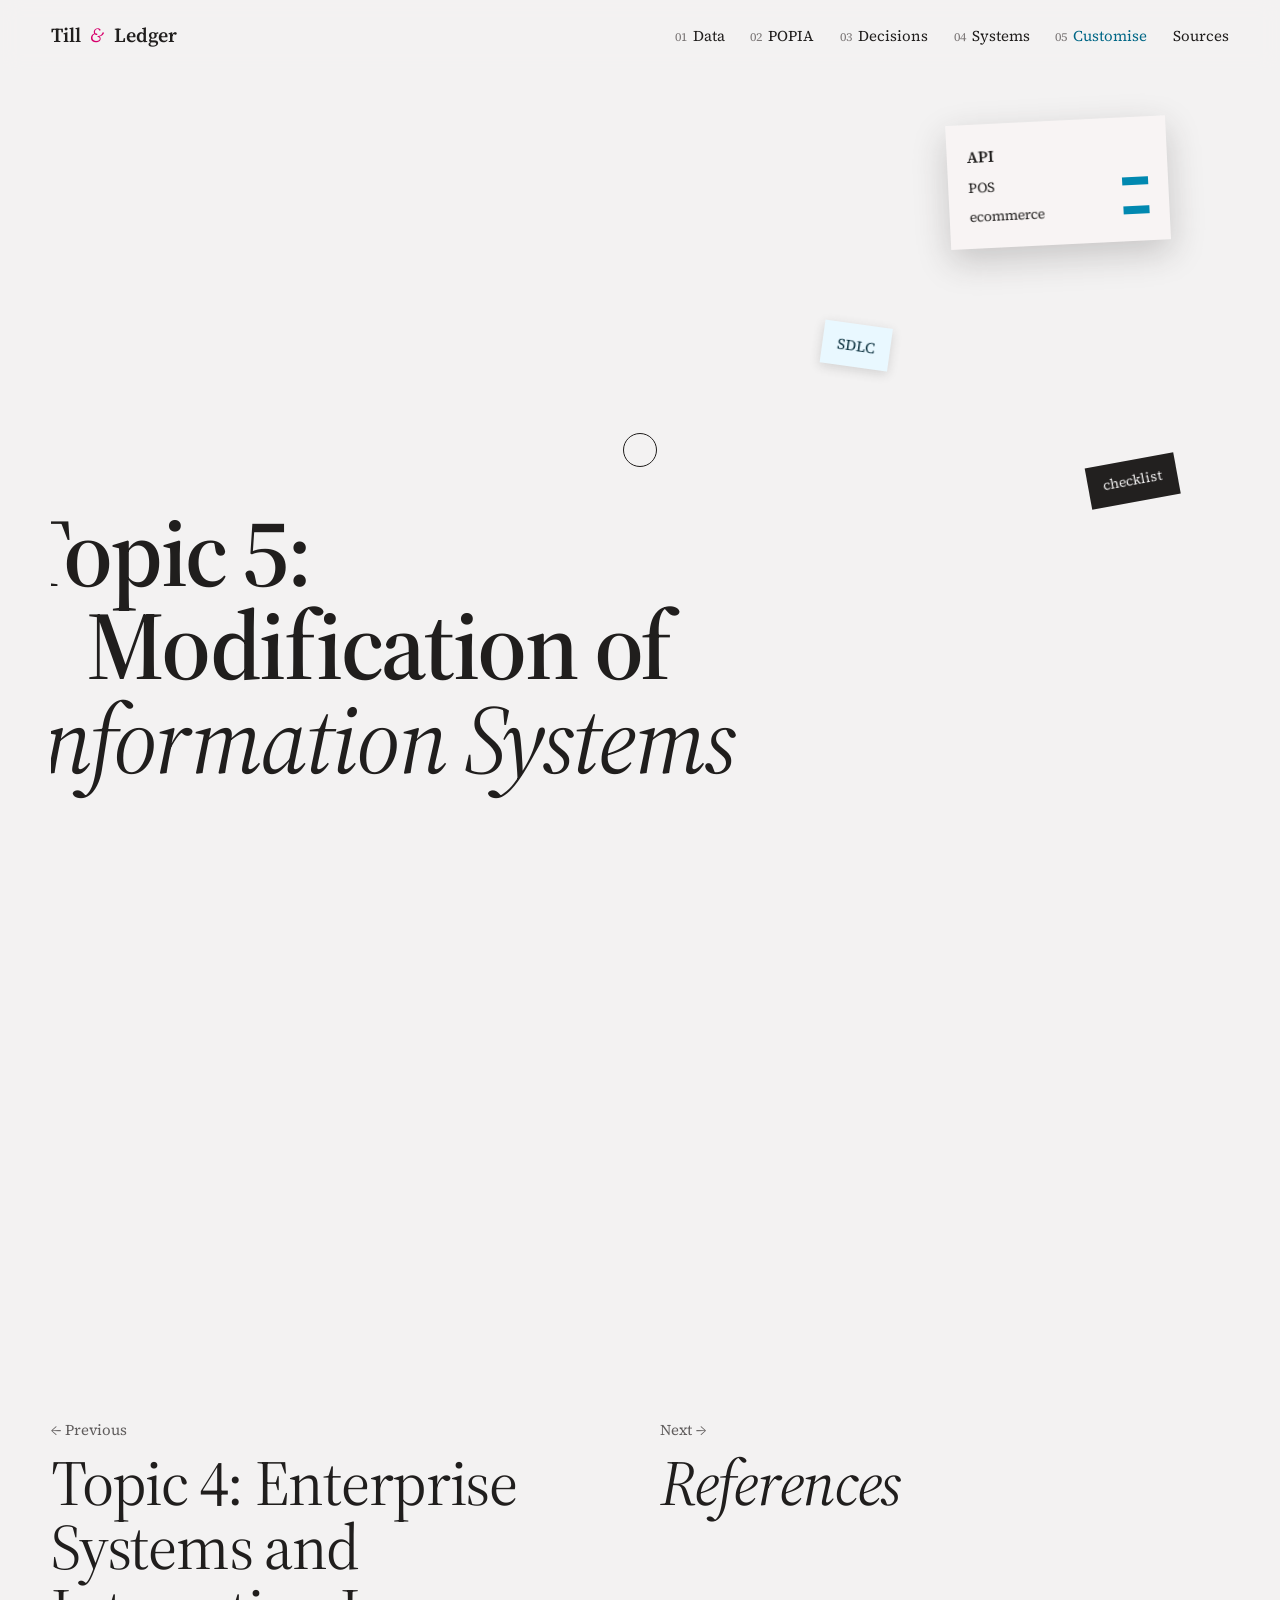
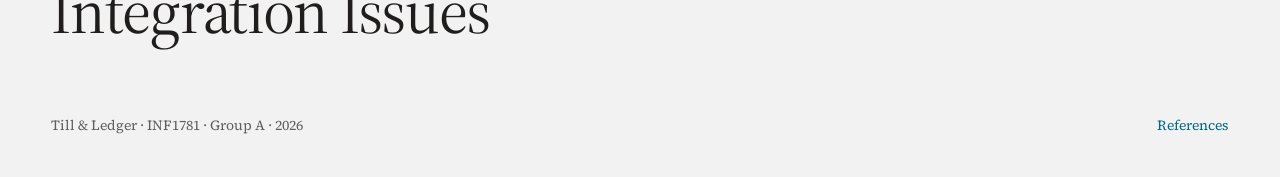
==== Customise.html @ 56c62fa7 "Add the Till & Ledger site: seven pages from the Group A rationale Each page takes its layout and sc" ====
<!DOCTYPE html>
<html lang="en">
<head>
<meta charset="utf-8">
<meta name="viewport" content="width=device-width, initial-scale=1">
<title>Topic 5: Modification of Information Systems · Till &amp; Ledger</title>
<meta name="description" content="To make the process of adapting their systems easier for the owners, this topic was organized according to the System Development Life Cycle (SDLC).">
<script>document.documentElement.classList.add('js');</script>
<link rel="icon" href="data:,">
<link rel="stylesheet" href="assets/broadsheet.css">
<link rel="stylesheet" href="assets/site.css">
<link rel="stylesheet" href="assets/customise.css">
</head>
<body>
<div class="page" data-page>

<nav class="site-nav" aria-label="Main">
  <a class="brand" href="Till and Ledger.html">Till <span>&amp;</span> Ledger</a>
  <div class="links">
    <a href="Data.html"><small>01</small>Data</a>
    <a href="POPIA.html"><small>02</small>POPIA</a>
    <a href="Decisions.html"><small>03</small>Decisions</a>
    <a href="Systems.html"><small>04</small>Systems</a>
    <a href="Customise.html" aria-current="page"><small>05</small>Customise</a>
    <a href="Sources.html">Sources</a>
  </div>
</nav>

<main>
<header class="hero custom-hero gutter">
  <div class="float panel" aria-hidden="true" data-depth="0.7" data-rot="-5" data-speed="0.3" style="--top:16vh;right:9vw">
    <b>API</b>
    <span>POS</span>
    <span>ecommerce</span>
  </div>
  <div class="float soft" aria-hidden="true" data-depth="1.3" data-rot="7" data-speed="0.6" style="--top:44vh;right:30vw">SDLC</div>
  <div class="float dark" aria-hidden="true" data-depth="1.8" data-rot="-8" data-speed="0.9" style="--top:64vh;right:8vw">checklist</div>
  <h1>
    <span class="mask"><span data-line="0">Topic 5:</span></span>
    <span class="mask"><span data-line="1">Modification of</span></span>
    <span class="mask"><span data-line="2" class="it">Information Systems</span></span>
  </h1>
</header>

<section class="pedagogy gutter" aria-labelledby="pedagogy-h">
  <div class="section-head" data-reveal="1">
    <h2 id="pedagogy-h">Design and Pedagogy <span class="it">of Reasoning</span></h2>
    <p>It is quite common for small businesses to fall into the trap of over-customizing an existing but inflexible software package or trying to develop a completely customized software solution on their own.</p>
  </div>
  <div class="card elev-lg sdlc" data-reveal="1">
    <p>To make the process of adapting their systems easier for the owners, this topic was organized according to the System Development Life Cycle (SDLC).</p>
    <p class="pull">Through the discussion of an API-based checklist, retail managers are shown how they can customize the existing POS and ecommerce platforms to match their own processes.</p>
  </div>
</section>
</main>

<footer class="site-footer">
  <div class="pager">
    <a href="Systems.html"><span class="dir">← Previous</span><span class="label">Topic 4: Enterprise Systems and Integration Issues</span></a>
    <a class="next" href="Sources.html"><span class="dir">Next →</span><span class="label">References</span></a>
  </div>
  <div class="colophon">
    <span>Till &amp; Ledger · INF1781 · Group A · 2026</span>
    <a href="Sources.html">References</a>
  </div>
</footer>

</div>

<script src="assets/motion.js"></script>
<script src="assets/customise.js"></script>
</body>
</html>
---- assets/broadsheet.css ----
/* Broadsheet design-system tokens and component classes.
   Copied from the Claude Design project (_ds/broadsheet-…/styles.css) with the
   long review notes cut. Retune the look here. */
@import url('https://fonts.googleapis.com/css2?family=Source+Serif+4:ital,wght@0,400;0,600;1,400&display=swap');

:root {
  --color-bg: #f3f2f2;
  --color-surface: #eae9e9;
  --color-text: #201e1d;
  --color-accent: #0088b0;
  --color-accent-2: #d6006c;
  --color-divider: color-mix(in srgb, #201e1d 16%, transparent);

  /* Tonal ramps, generated in OKLCH on one shared lightness scale, so the
     same step of any role matches the others in visual value. */
  --color-neutral-100: #f8f4f4;
  --color-neutral-200: #eae7e7;
  --color-neutral-300: #d7d3d3;
  --color-neutral-400: #bab6b6;
  --color-neutral-500: #9b9797;
  --color-neutral-600: #7d7979;
  --color-neutral-700: #605d5d;
  --color-neutral-800: #444141;
  --color-neutral-900: #2d2b2b;

  --color-accent-100: #e9f8ff;
  --color-accent-200: #cbeeff;
  --color-accent-300: #99e0ff;
  --color-accent-400: #62c5ee;
  --color-accent-500: #38a6cf;
  --color-accent-600: #1186ac;
  --color-accent-700: #006786;
  --color-accent-800: #004961;
  --color-accent-900: #0a303e;

  --color-accent-2-100: #fff1f4;
  --color-accent-2-200: #ffdee6;
  --color-accent-2-300: #ffc0d0;
  --color-accent-2-400: #ff90b1;
  --color-accent-2-500: #ff458e;
  --color-accent-2-600: #d82071;
  --color-accent-2-700: #aa0b56;
  --color-accent-2-800: #790e3d;
  --color-accent-2-900: #4b1528;

  /* Print-treatment ink only. Body copy and chrome never take it. */
  --color-process-yellow: #edbb00;

  --font-heading: "Source Serif 4", system-ui, sans-serif;
  --font-heading-weight: 600;
  --font-body: "Source Serif 4", system-ui, sans-serif;

  --space-1: 5.0px;
  --space-2: 10.0px;
  --space-3: 15.0px;
  --space-4: 20.0px;
  --space-6: 30.0px;
  --space-8: 40.0px;

  --radius-sm: 1px;
  --radius-md: 2px;
  --radius-lg: 4px;

  --shadow-sm: 0 1px 2px color-mix(in srgb, #2d2b2b 14%, transparent);
  --shadow-md: 0 3px 10px color-mix(in srgb, #2d2b2b 16%, transparent);
  --shadow-lg: 0 12px 32px color-mix(in srgb, #2d2b2b 22%, transparent);
}

body {
  background: var(--color-bg);
  color: var(--color-text);
  font-family: var(--font-body);
}
h1, h2, h3, h4 { font-family: var(--font-heading); font-weight: var(--font-heading-weight); }

.halftone{position:relative;filter:grayscale(0.35) contrast(1.15);overflow:hidden}
.halftone::after{content:"";position:absolute;inset:0;pointer-events:none;
  background-image:radial-gradient(circle,rgba(0,0,0,0.22) 30%,transparent 32%);
  background-size:3px 3px;mix-blend-mode:multiply}

/* Plate numeral and plate headline: display text set as misregistered
   C/M/Y plates. --press-nx/--press-ny (-1..1) lean the plates toward the
   pointer; motion.js publishes them on the page root. */
.cmyk-num{--cmyk-num-ground:var(--color-bg);
  position:relative;width:fit-content;line-height:0.9;
  font-feature-settings:"pnum" 1;
  background:var(--cmyk-num-ground);padding:0.12em;margin:-0.12em}
.cmyk-num .paper{color:var(--color-bg);
  text-shadow:0.036em 0.025em 0 var(--color-bg),-0.031em -0.023em 0 var(--color-bg)}
.cmyk-num .plate{position:absolute;inset:0.12em;mix-blend-mode:multiply;
  text-box:trim-both cap alphabetic}
.cmyk-num .plate-c{color:var(--color-accent)}
.cmyk-head{position:relative}
.cmyk-head .paper{color:var(--color-bg);
  text-shadow:0.027em 0.0185em 0 var(--color-bg),-0.0245em -0.0175em 0 var(--color-bg)}
.cmyk-head .plate{position:absolute;inset:0;mix-blend-mode:multiply;
  pointer-events:none;user-select:none;
  text-box:trim-both cap alphabetic}
.cmyk-head .plate-c{color:var(--color-accent)}
.cmyk-head .plate-m{color:var(--color-accent-2);
  translate:calc(0.018em + 0.009em*var(--press-nx, 0)) calc(0.0125em + 0.006em*var(--press-ny, 0))}
.cmyk-head .plate-y{color:var(--color-process-yellow);
  translate:calc(-0.0155em + 0.009em*var(--press-nx, 0)) calc(-0.0115em + 0.006em*var(--press-ny, 0))}
.cmyk-num .plate-m{color:var(--color-accent-2);
  translate:calc(0.036em + 0.018em*var(--press-nx, 0)) calc(0.025em + 0.0125em*var(--press-ny, 0))}
.cmyk-num .plate-y{color:var(--color-process-yellow);
  translate:calc(-0.031em + 0.018em*var(--press-nx, 0)) calc(-0.023em + 0.0125em*var(--press-ny, 0))}

/* Components */

*, *::before, *::after { box-sizing: border-box; }
body { margin: 0; font-size: 15px; line-height: 1.55; font-weight: 400; }
h1, h2, h3, h4, h5, h6 {
  font-family: var(--font-heading); font-weight: var(--font-heading-weight);
  line-height: 1.12; letter-spacing: -0.015em; margin: 0 0 var(--space-2);
}
h1 { font-size: 42px; }
h2 { font-size: 32px; }
h3 { font-size: 25px; }
h4 { font-size: 20px; }
h5 { font-size: 16px; }
h6 { font-size: 13px; }
h6 { letter-spacing: 0.08em; text-transform: uppercase; }
p { margin: 0 0 var(--space-3); }
a { color: var(--color-accent); text-underline-offset: 3px; }
img { display: block; max-width: 100%; }
figure { margin: 0; }
figcaption {
  font-size: 11px; margin-top: var(--space-1);
  color: color-mix(in srgb, var(--color-text) 55%, transparent);
}
.text-muted { color: color-mix(in srgb, var(--color-text) 55%, transparent); }
:focus { outline: none; }
:focus-visible { outline: 2px solid var(--color-accent); outline-offset: 2px; }
::selection { background: color-mix(in srgb, var(--color-accent) 30%, transparent); }

.hr {
  height: 1px; border: 0; margin: var(--space-4) 0;
  background: var(--color-divider);
}

.btn {
  display: inline-flex; align-items: center; justify-content: center; gap: 6px;
  cursor: pointer; text-decoration: none;
  font-family: var(--font-heading); font-weight: var(--font-heading-weight);
  font-size: 14px; line-height: 1.2; color: var(--color-text);
  background: transparent; border: 1px solid transparent;
  padding: var(--space-2) calc(var(--space-3) * 1.2);
  border-radius: var(--radius-md);
}
.btn svg { display: block; }
.btn:disabled { opacity: 0.45; cursor: not-allowed; }
.btn-primary { background: var(--color-accent); color: var(--color-bg); }
.btn-primary:hover { background: var(--color-accent-600); }
.btn-primary:active { background: var(--color-accent-700); }
.btn-secondary { border-color: var(--color-divider); }
.btn-secondary:hover { background: color-mix(in srgb, var(--color-text) 7%, transparent); }
.btn-secondary:active { background: color-mix(in srgb, var(--color-text) 14%, transparent); }
.btn-ghost { color: var(--color-accent); padding-inline: var(--space-1); }
.btn-ghost:hover { background: color-mix(in srgb, var(--color-accent) 10%, transparent); }
.btn-ghost:active { background: color-mix(in srgb, var(--color-accent) 18%, transparent); }
.btn-icon { width: 36px; height: 36px; padding: 0; }
.btn-block { width: 100%; margin-top: var(--space-2); }

.field > label {
  display: block; font-size: 12px; margin-bottom: 5px;
  color: color-mix(in srgb, var(--color-text) 70%, transparent);
}
.input {
  width: 100%; min-height: 36px; padding: 6px 10px; font: inherit;
  font-size: 14px; color: var(--color-text); caret-color: var(--color-accent);
  background: var(--color-surface);
  border: 1px solid var(--color-divider); border-radius: var(--radius-md);
}
/* 65% ink measures 4.8:1 on the surface fill; the browser default misses 4.5:1 */
.input::placeholder { color: color-mix(in srgb, var(--color-text) 65%, transparent); opacity: 1; }
.input:hover { border-color: color-mix(in srgb, var(--color-text) 45%, transparent); }
.input:focus-visible { border-color: var(--color-accent); outline-offset: 0; }
textarea.input { min-height: 90px; resize: vertical; }
.radio { display: inline-flex; align-items: center; gap: 8px; cursor: pointer; font-size: 14px; }
.radio input, .seg-opt input {
  position: absolute; opacity: 0; width: 0; height: 0; pointer-events: none;
}
.radio .dot {
  width: 16px; height: 16px; flex: none; border-radius: 50%;
  border: 1.5px solid var(--color-divider);
}
.radio:hover .dot { border-color: var(--color-accent); }
.radio input:checked + .dot {
  border-color: var(--color-accent); background: var(--color-accent);
  box-shadow: inset 0 0 0 4px var(--color-bg);
}
.radio input:focus-visible + .dot { outline: 2px solid var(--color-accent); outline-offset: 2px; }
.seg {
  display: inline-flex; overflow: hidden;
  border: 1px solid var(--color-divider); border-radius: var(--radius-md);
}
.seg-opt {
  display: inline-flex; align-items: center; gap: 6px;
  padding: 7px 12px; font-size: 13px; cursor: pointer;
}
.seg-opt + .seg-opt { border-left: 1px solid var(--color-divider); }
.seg-opt:has(input:checked) { background: var(--color-accent); color: var(--color-bg); }
.seg-opt:not(:has(input:checked)):hover { background: color-mix(in srgb, var(--color-text) 7%, transparent); }
.seg-opt:has(input:focus-visible) { outline: 2px solid var(--color-accent); outline-offset: -2px; }

.card {
  display: flex; flex-direction: column; gap: var(--space-2);
  padding: var(--space-3); border-radius: var(--radius-md); background: var(--color-surface);
}
.card-kicker { font-size: 10px; letter-spacing: 0.1em; text-transform: uppercase; color: var(--color-accent); }
.card-title {
  font-family: var(--font-heading); font-weight: var(--font-heading-weight);
  font-size: 17px; line-height: 1.2;
}
.card-body { margin: 0; font-size: 13px; opacity: 0.8; flex: 1; }
.card-meta {
  display: flex; align-items: center; gap: 6px; font-size: 11px;
  color: color-mix(in srgb, var(--color-text) 50%, transparent);
}
.elev-sm { box-shadow: var(--shadow-sm); }
.elev-md { box-shadow: var(--shadow-md); }
.elev-lg { box-shadow: var(--shadow-lg); }

.tag {
  display: inline-flex; align-items: center; font-size: 11px;
  letter-spacing: 0.02em; padding: 3px 10px;
  border-radius: calc(var(--radius-md) * 0.75);
}
.tag-accent { background: var(--color-accent-100); color: var(--color-accent-800); }
.tag-accent-2 { background: var(--color-accent-2-100); color: var(--color-accent-2-800); }
.tag-neutral { background: var(--color-neutral-100); color: var(--color-neutral-800); }
.tag-outline { border: 1px solid var(--color-accent); color: var(--color-accent); }

.nav {
  display: flex; align-items: center; gap: var(--space-4);
  padding: var(--space-3) var(--space-4);
  border-bottom: none;
}
.nav-brand {
  font-family: var(--font-heading); font-weight: var(--font-heading-weight);
  font-size: 18px; margin-right: auto;
}
.nav a { color: inherit; text-decoration: none; font-size: 14px; }
.nav a:hover, .nav a[aria-current='page'] { color: var(--color-accent); }

.table { width: 100%; border-collapse: collapse; font-size: 14px; }
.table th {
  text-align: left; font-size: 11px; letter-spacing: 0.08em; text-transform: uppercase;
  color: color-mix(in srgb, var(--color-text) 60%, transparent);
  padding: var(--space-2); border-bottom: 1px solid var(--color-divider);
}
.table td {
  padding: var(--space-2);
  border-bottom: 1px solid color-mix(in srgb, var(--color-text) 8%, transparent);
}
.table tbody tr:hover { background: color-mix(in srgb, var(--color-text) 4%, transparent); }

.dialog-backdrop {
  position: fixed; inset: 0; display: grid; place-items: center;
  padding: var(--space-4);
  background: color-mix(in srgb, var(--color-neutral-900) 50%, transparent);
}
.dialog {
  width: min(440px, 100%); display: flex; flex-direction: column; gap: var(--space-3);
  padding: var(--space-4); border-radius: var(--radius-lg);
  background: var(--color-surface); box-shadow: var(--shadow-lg);
}
.dialog-title {
  font-family: var(--font-heading); font-weight: var(--font-heading-weight);
  font-size: 20px;
}
.dialog-body { font-size: 14px; opacity: 0.85; }
.dialog-actions { display: flex; justify-content: flex-end; gap: var(--space-2); margin-top: var(--space-2); }
---- assets/site.css ----
/* Till & Ledger: layout shared by every page (nav, footer, hero, section heads).
   Values come from the Claude Design templates; tokens live in broadsheet.css.
   Page-only styles go in assets/<page>.css. */

body { margin: 0; background: var(--color-bg); color: var(--color-text); font-family: var(--font-body); overflow-x: hidden; }
a { color: var(--color-accent-700); text-decoration: none; }
a:hover { color: var(--color-accent-800); }
* { box-sizing: border-box; }

.page { position: relative; background: var(--color-bg); color: var(--color-text); font-family: var(--font-body); overflow-x: clip; }
.gutter { padding-left: clamp(20px, 4vw, 56px); padding-right: clamp(20px, 4vw, 56px); }
.kicker { font-size: 15px; color: var(--color-neutral-700); }
.it { font-style: italic; font-weight: 400; }

/* Site nav */
.site-nav {
  position: fixed; top: 0; left: 0; right: 0; z-index: 50;
  display: flex; align-items: center; justify-content: space-between; gap: var(--space-6);
  padding: var(--space-4) clamp(20px, 4vw, 56px);
  background: color-mix(in srgb, var(--color-bg) 84%, transparent);
  backdrop-filter: blur(10px);
}
.site-nav .brand {
  display: flex; align-items: baseline; gap: var(--space-2);
  color: var(--color-text); font-weight: 600; font-size: 20px; letter-spacing: -.01em;
}
.site-nav .brand span { font-style: italic; font-weight: 400; color: var(--color-accent-2); }
.site-nav .links { display: flex; gap: clamp(10px, 2vw, 28px); flex-wrap: wrap; font-size: 15px; }
.site-nav .links a { display: flex; gap: 6px; align-items: baseline; color: var(--color-text); }
.site-nav .links a:hover, .site-nav .links a[aria-current="page"] { color: var(--color-accent-700); }
.site-nav .links small { font-size: 12px; color: var(--color-neutral-600); }

/* Page footer */
.site-footer {
  padding: clamp(80px, 12vh, 140px) clamp(20px, 4vw, 56px) var(--space-8);
  display: flex; flex-direction: column; gap: clamp(48px, 8vh, 96px);
}
.site-footer .pager { display: grid; grid-template-columns: repeat(auto-fit, minmax(280px, 1fr)); gap: var(--space-8); }
.site-footer .pager a { display: flex; flex-direction: column; gap: var(--space-2); color: var(--color-text); transition: color .3s; }
.site-footer .pager a:hover { color: var(--color-accent-700); }
.site-footer .pager .dir { font-size: 15px; color: var(--color-neutral-700); }
.site-footer .pager .label { font-size: clamp(32px, 5vw, 72px); line-height: 1; letter-spacing: -.02em; }
.site-footer .pager .next .label { font-style: italic; }
/* Home has only a "next" link: keep it on the right, where readers look for "next". */
.site-footer .pager .next:only-child { align-items: flex-end; text-align: right; }
.site-footer .colophon { display: flex; justify-content: space-between; flex-wrap: wrap; gap: var(--space-4); font-size: 14px; color: var(--color-neutral-700); }

/* Section heads */
.section-head { max-width: 760px; display: flex; flex-direction: column; gap: var(--space-4); }
.section-head h2 { margin: 0; font-size: clamp(34px, 4.4vw, 64px); line-height: 1.02; letter-spacing: -.02em; }
.section-head p { margin: 0; max-width: 52ch; font-size: 19px; line-height: 1.5; text-wrap: pretty; }

/* Hero */
.hero {
  position: relative; min-height: 92vh;
  padding-top: clamp(130px, 20vh, 200px); padding-bottom: var(--space-8);
  display: flex; flex-direction: column; justify-content: flex-end; gap: var(--space-6);
}
.hero .float {
  position: absolute; padding: var(--space-2) var(--space-3);
  background: var(--color-neutral-100); box-shadow: var(--shadow-md); font-size: 18px;
}
.hero .byline { font-size: 15px; color: var(--color-neutral-700); display: flex; gap: var(--space-3); flex-wrap: wrap; }
.hero .byline i { font-style: normal; color: var(--color-accent); }
.hero h1 { margin: 0; font-size: clamp(52px, 9.5vw, 160px); line-height: .92; letter-spacing: -.025em; font-weight: 600; }
.hero h1 .mask { display: block; overflow: hidden; padding: 0 .12em .24em 0; margin-bottom: -.2em; }
.hero h1 .mask > span { display: block; }
.hero .lede { margin: 0; max-width: 44ch; font-size: clamp(18px, 1.6vw, 22px); line-height: 1.5; text-wrap: pretty; }


/* Phones: brand on its own row, links in one row that scrolls sideways
   instead of wrapping to three lines. Hero tags sit higher so they clear
   the headline. */
.hero .float { top: var(--top); }
@media (max-width: 760px) {
  .site-nav { flex-direction: column; align-items: flex-start; gap: var(--space-2); padding-top: var(--space-3); padding-bottom: var(--space-2); }
  .site-nav .links { flex-wrap: nowrap; overflow-x: auto; max-width: 100%; gap: 16px; font-size: 14px; scrollbar-width: none; }
  .site-nav .links a { white-space: nowrap; }
  /* Drop the topic numbers so all six links fit a 390px screen; the row still scrolls on narrower ones. */
  .site-nav .links small { display: none; }
  @media (max-width: 420px) { .site-nav .links { gap: 10px; font-size: 13px; } }
  .hero .float { top: calc(var(--top) * .8 + 30px); font-size: 15px; }
}
---- assets/customise.css ----
/* Customise page: hero with floating system tags, then the pedagogy section. */

/* Hero: the topic heading is long, so it runs a size below the shared hero. */
.custom-hero h1 { font-size: clamp(44px, 7.6vw, 128px); }
.custom-hero .float.panel {
  width: 220px; padding: var(--space-4); box-shadow: var(--shadow-lg);
  display: flex; flex-direction: column; gap: 8px; font-size: 14px;
}
.custom-hero .float.panel b { font-weight: 600; font-size: 16px; }
.custom-hero .float.panel span { display: flex; justify-content: space-between; align-items: center; }
.custom-hero .float.panel span::after { content: ""; width: 26px; height: 8px; background: var(--color-accent); }
.custom-hero .float.soft { background: var(--color-accent-100); color: var(--color-accent-900); font-size: 15px; }
.custom-hero .float.dark { background: var(--color-text); color: var(--color-bg); box-shadow: none; font-size: 14px; }

/* Pedagogy: heading and opening sentence beside a card with the rest. */
.pedagogy {
  padding-top: clamp(60px, 10vh, 120px); padding-bottom: clamp(60px, 10vh, 120px);
  display: grid; grid-template-columns: repeat(auto-fit, minmax(min(320px, 100%), 1fr));
  gap: clamp(32px, 5vw, 80px); align-items: start;
}
.pedagogy .section-head { max-width: 560px; }
.pedagogy .sdlc { background: var(--color-neutral-100); padding: var(--space-6); gap: var(--space-4); }
.pedagogy .sdlc p { margin: 0; font-size: 19px; line-height: 1.5; text-wrap: pretty; }
.pedagogy .sdlc .pull { font-size: clamp(20px, 1.9vw, 26px); line-height: 1.4; font-style: italic; color: var(--color-accent-800); }

@media (max-width: 760px) {
  .custom-hero .float.panel { width: 160px; padding: var(--space-3); }
  .pedagogy .sdlc { padding: var(--space-4); }
}
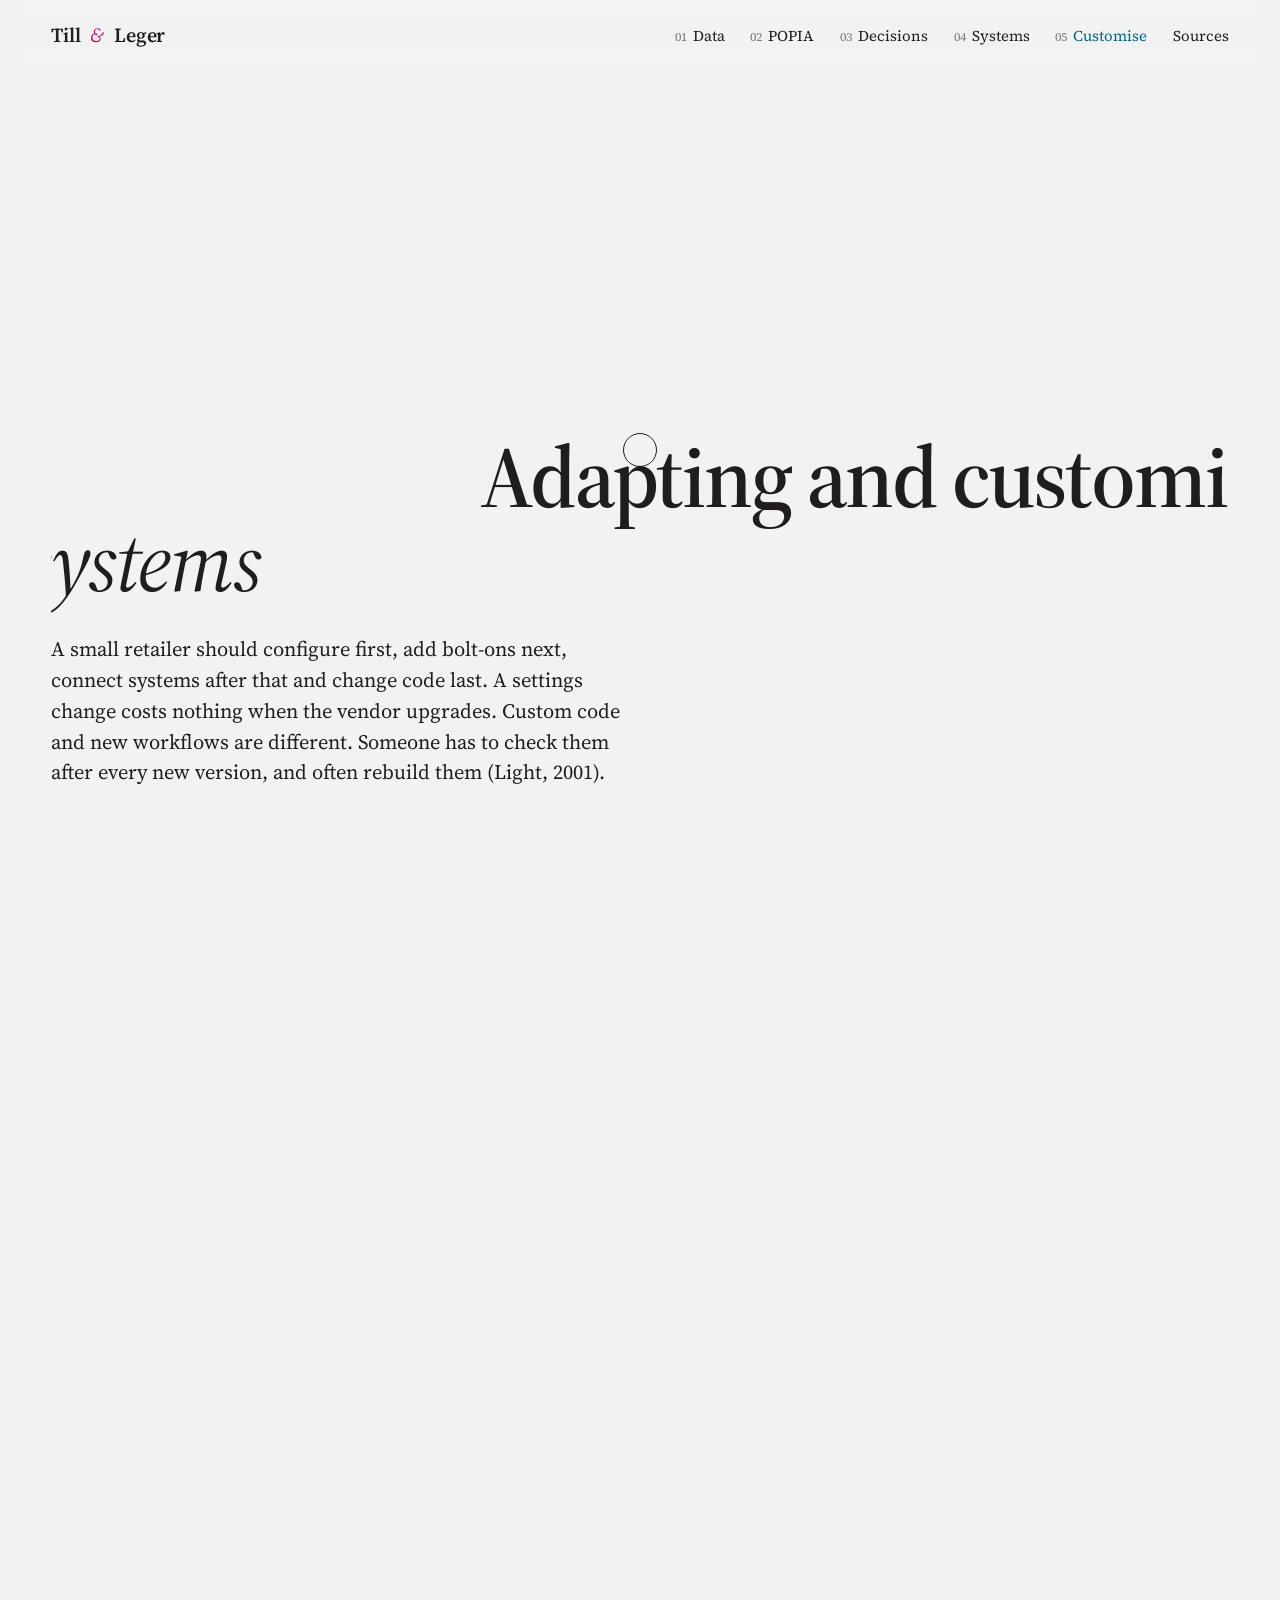
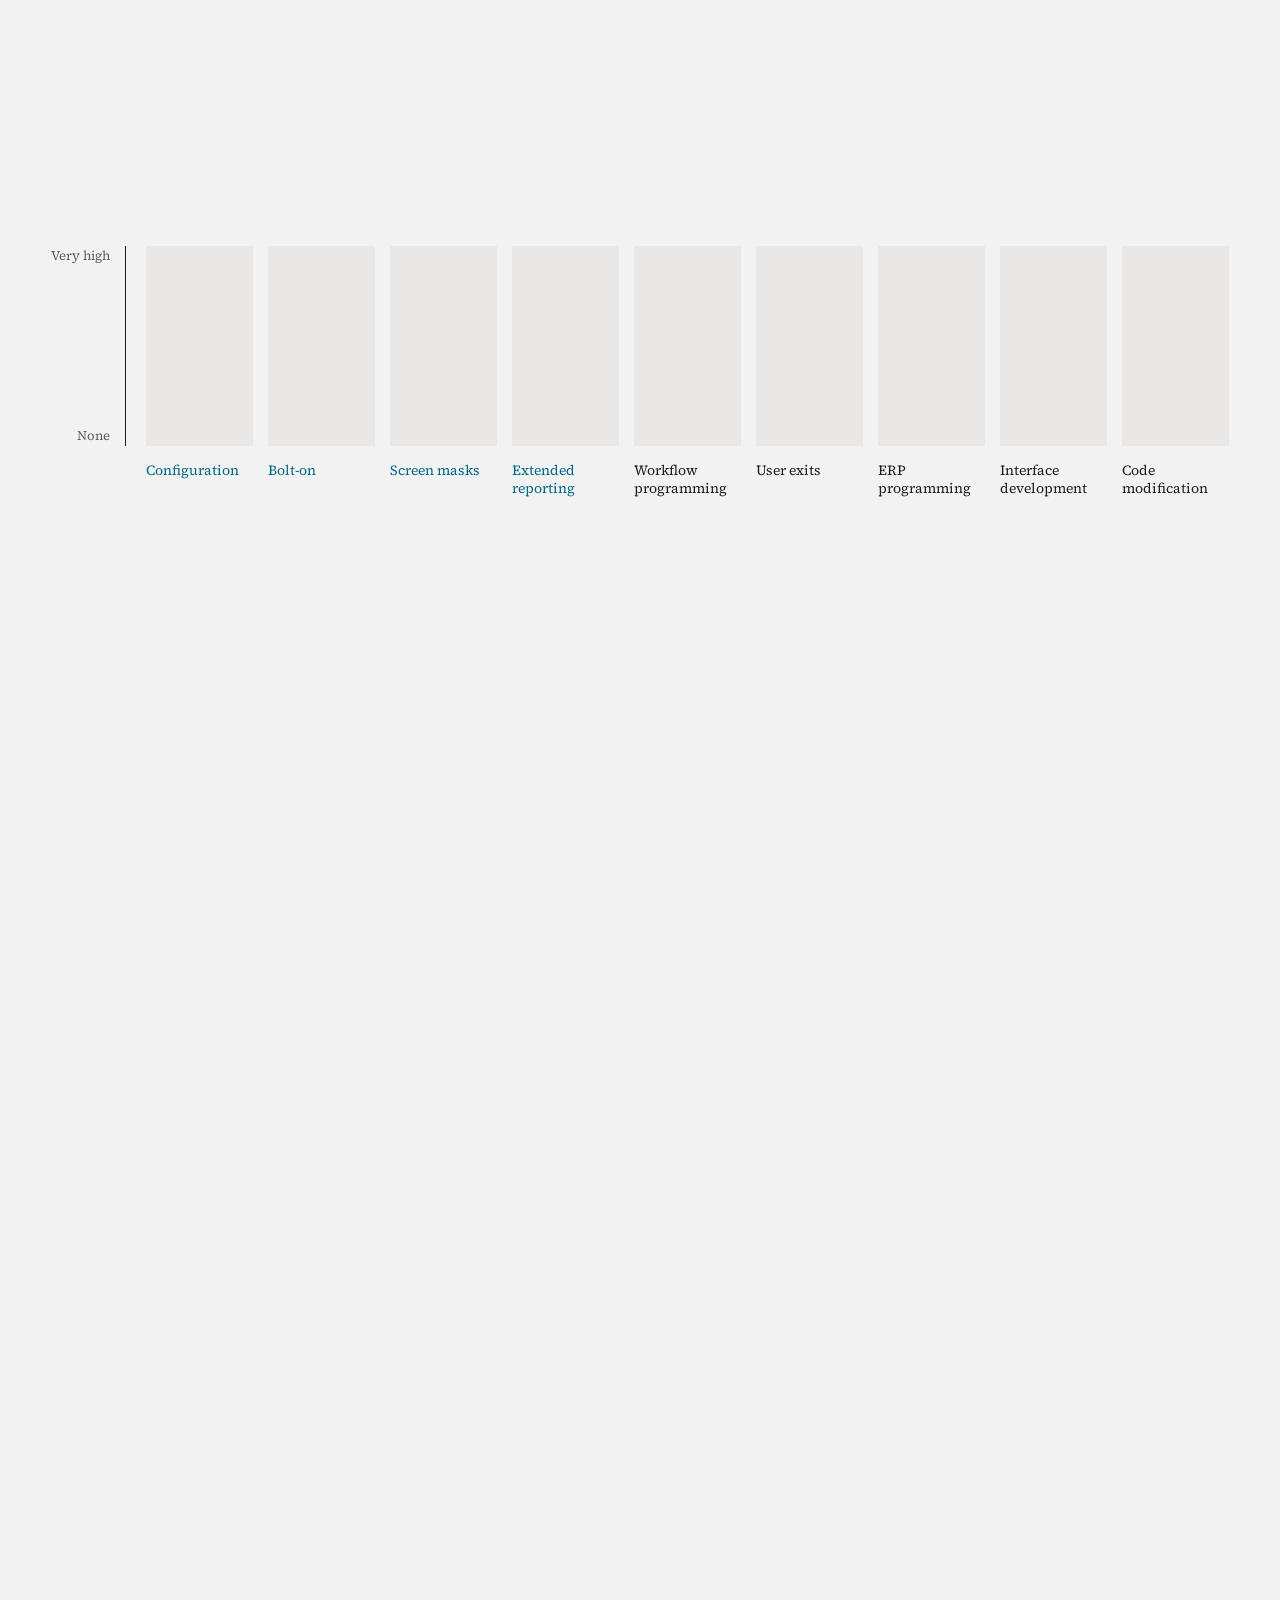
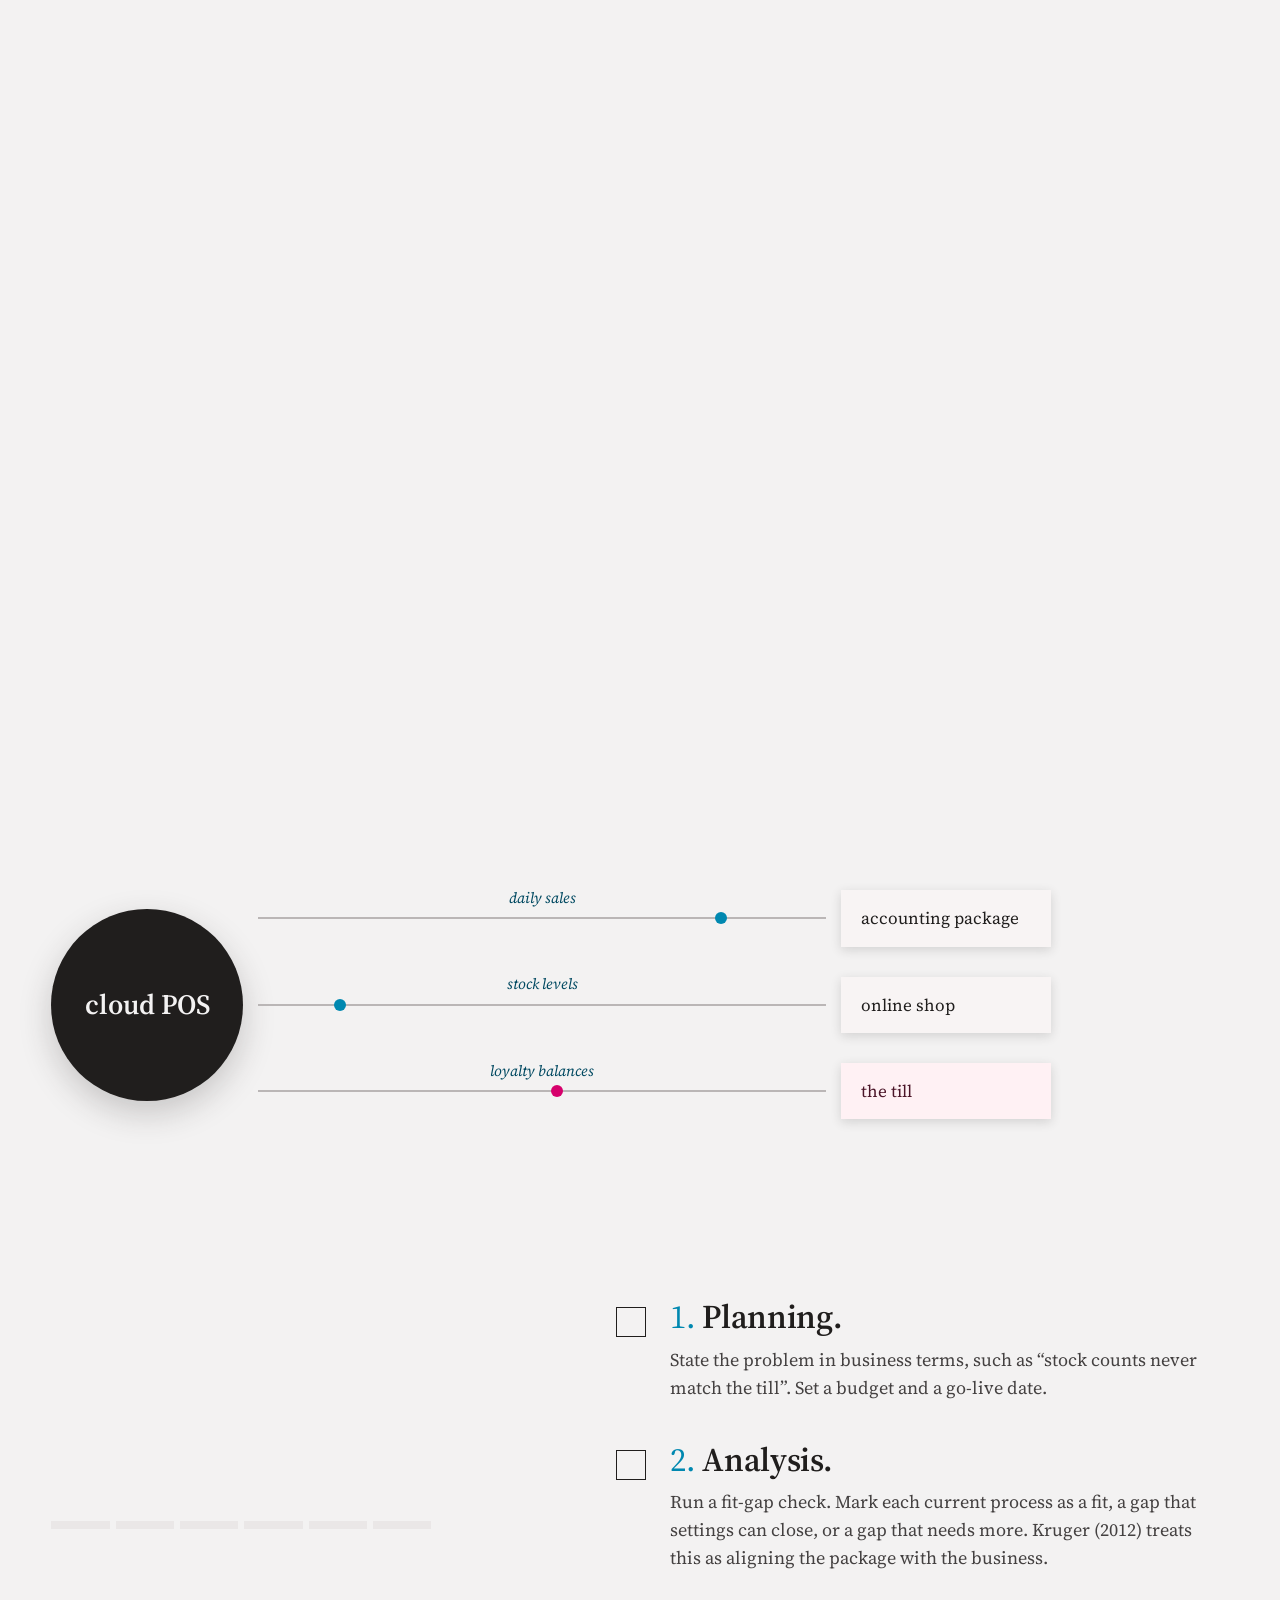
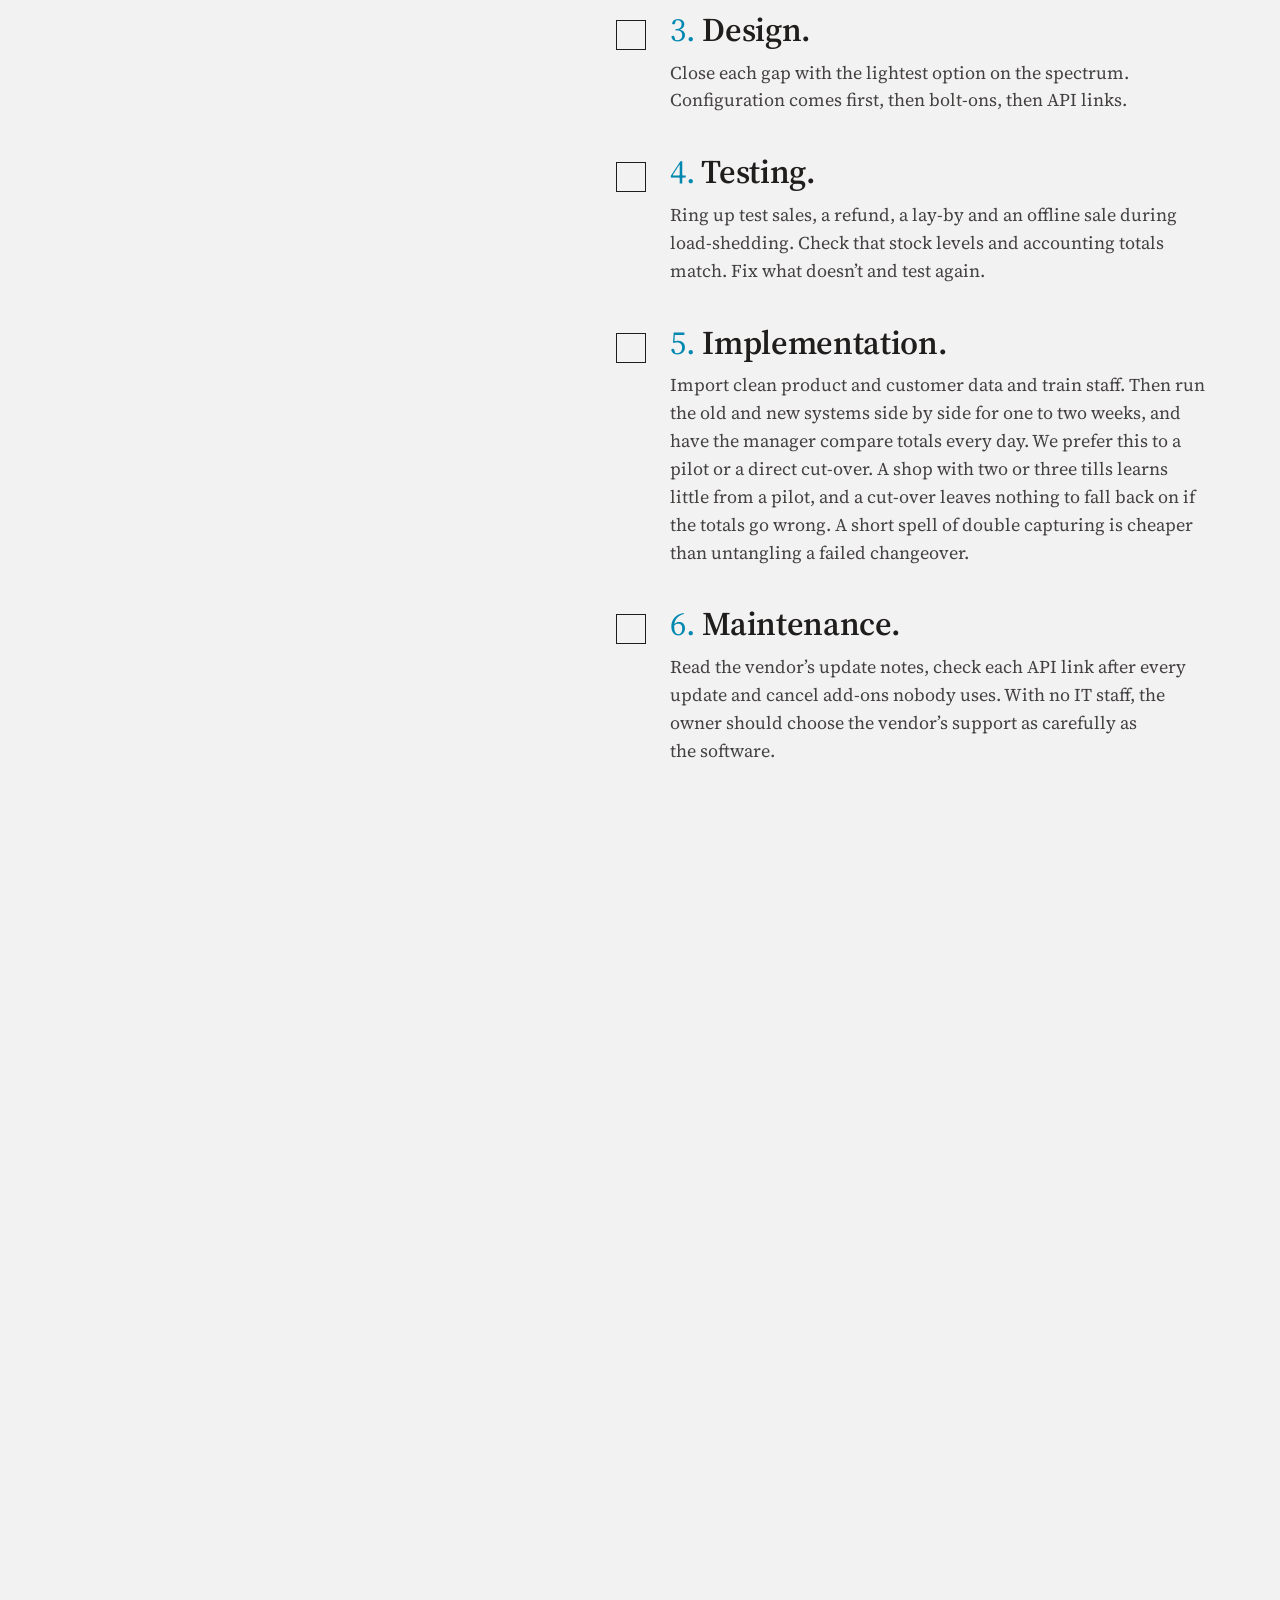
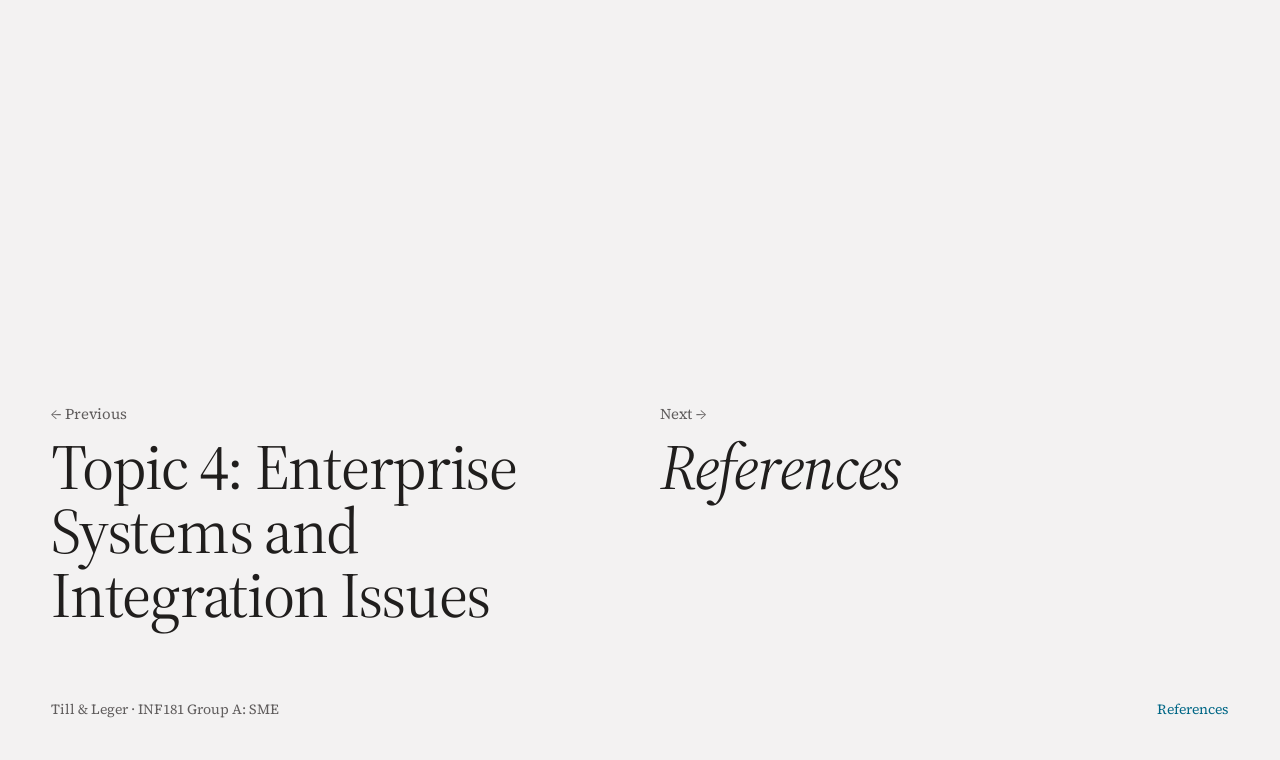
==== commit 5cb8784f: "Update the site to the final INF1781_Project1.pdf Topic 5 now has its full text from the PDF under t" ====
--- a/Customise.html
+++ b/Customise.html
@@ -3,8 +3,8 @@
 <head>
 <meta charset="utf-8">
 <meta name="viewport" content="width=device-width, initial-scale=1">
-<title>Topic 5: Modification of Information Systems · Till &amp; Ledger</title>
-<meta name="description" content="To make the process of adapting their systems easier for the owners, this topic was organized according to the System Development Life Cycle (SDLC).">
+<title>Topic 5: Adapting and customising information systems · Till &amp; Leger</title>
+<meta name="description" content="A small retailer should configure first, add bolt-ons next, connect systems after that and change code last.">
 <script>document.documentElement.classList.add('js');</script>
 <link rel="icon" href="data:,">
 <link rel="stylesheet" href="assets/broadsheet.css">
@@ -15,7 +15,7 @@
 <div class="page" data-page>
 
 <nav class="site-nav" aria-label="Main">
-  <a class="brand" href="Till and Ledger.html">Till <span>&amp;</span> Ledger</a>
+  <a class="brand" href="Till and Ledger.html">Till <span>&amp;</span> Leger</a>
   <div class="links">
     <a href="Data.html"><small>01</small>Data</a>
     <a href="POPIA.html"><small>02</small>POPIA</a>
@@ -29,27 +29,129 @@
 <main>
 <header class="hero custom-hero gutter">
   <div class="float panel" aria-hidden="true" data-depth="0.7" data-rot="-5" data-speed="0.3" style="--top:16vh;right:9vw">
-    <b>API</b>
-    <span>POS</span>
-    <span>ecommerce</span>
+    <b>Configuration</b>
+    <span>lay-by</span>
+    <span>VAT rate</span>
+    <span>product categories</span>
   </div>
-  <div class="float soft" aria-hidden="true" data-depth="1.3" data-rot="7" data-speed="0.6" style="--top:44vh;right:30vw">SDLC</div>
-  <div class="float dark" aria-hidden="true" data-depth="1.8" data-rot="-8" data-speed="0.9" style="--top:64vh;right:8vw">checklist</div>
+  <div class="float soft" aria-hidden="true" data-depth="1.3" data-rot="7" data-speed="0.6" style="--top:13vh;right:40vw">Manager approval for refunds above R500</div>
+  <div class="float dark" aria-hidden="true" data-depth="1.8" data-rot="-8" data-speed="0.9" style="--top:60vh;right:8vw">SaaS</div>
+  <div class="float tag" aria-hidden="true" data-depth="1.1" data-rot="4" data-speed="0.45" style="--top:31vh;right:47vw">API</div>
   <h1>
     <span class="mask"><span data-line="0">Topic 5:</span></span>
-    <span class="mask"><span data-line="1">Modification of</span></span>
-    <span class="mask"><span data-line="2" class="it">Information Systems</span></span>
+    <span class="mask"><span data-line="1">Adapting and customising</span></span>
+    <span class="mask"><span data-line="2" class="it">information systems</span></span>
   </h1>
+  <p class="lede" data-reveal="1">A small retailer should configure first, add bolt-ons next, connect systems after that and change code last. A settings change costs nothing when the vendor upgrades. Custom code and new workflows are different. Someone has to check them after every new version, and often rebuild them (Light, 2001).</p>
 </header>
+
+<section class="misfit gutter" aria-labelledby="misfit-h">
+  <div class="section-head" data-reveal="1">
+    <h2 id="misfit-h">Why off-the-shelf software <span class="it">never fits perfectly</span></h2>
+  </div>
+  <div class="misfit-body" data-reveal="1">
+    <p>Vendors design packaged software around a typical shop. No real store trades exactly like that, and the gap between the two is called a misfit (Soh, Kien and Tay-Yap, 2000). Misfit isn’t the whole story, though. Light (2005) found that staff who miss the old screens, and managers attached to familiar processes, also push for changes. Before approving any change, the owner should ask a blunt question. Is the software wrong, or do people just miss the old way? For a South African retailer, the real misfits tend to be lay-by sales, split cash-and-card payments, loyalty points and VAT reports laid out the way the accountant wants them.</p>
+    <div class="chips" aria-hidden="true">
+      <span class="chip">lay-by sales</span>
+      <span class="chip">split cash-and-card payments</span>
+      <span class="chip">loyalty points</span>
+      <span class="chip">VAT reports</span>
+    </div>
+  </div>
+</section>
+
+<section class="spectrum gutter" data-spectrum aria-labelledby="spectrum-h">
+  <div class="section-head" data-reveal="1">
+    <h2 id="spectrum-h">The spectrum of <span class="it">tailoring choices</span></h2>
+    <p>Brehm, Heinzl and Markus (2001) list nine ways to tailor a packaged system, from light settings changes to rewriting the vendor’s code. The upgrade-risk ratings are our own judgement for a small retailer.</p>
+    <p>The first four rarely need a programmer. The rest usually do, and most small shops don’t have one.</p>
+  </div>
+  <div class="chart" aria-hidden="true">
+    <div class="axis"><span>None</span><span>Very high</span></div>
+    <div class="cols">
+      <div class="col easy" style="--v:.06"><span class="bar"></span><span class="name">Configuration</span></div>
+      <div class="col easy" style="--v:.3"><span class="bar"></span><span class="name">Bolt-on</span></div>
+      <div class="col easy" style="--v:.3"><span class="bar"></span><span class="name">Screen masks</span></div>
+      <div class="col easy" style="--v:.3"><span class="bar"></span><span class="name">Extended reporting</span></div>
+      <div class="col" style="--v:.55"><span class="bar"></span><span class="name">Workflow programming</span></div>
+      <div class="col" style="--v:.55"><span class="bar"></span><span class="name">User exits</span></div>
+      <div class="col" style="--v:.8"><span class="bar"></span><span class="name">ERP programming</span></div>
+      <div class="col" style="--v:.55"><span class="bar"></span><span class="name">Interface development</span></div>
+      <div class="col" style="--v:1"><span class="bar"></span><span class="name">Code modification</span></div>
+    </div>
+  </div>
+</section>
+
+<section class="later gutter" aria-labelledby="later-h">
+  <div class="section-head" data-reveal="1">
+    <h2 id="later-h">Why customisation <span class="it">costs more later</span></h2>
+    <p>Every customisation adds maintenance work. After each vendor upgrade, someone has to re-test it and sometimes rewrite it (Light, 2001). Luo and Strong (2004) frame the decision as a choice between changing the system and changing the business process. For a shop with no IT staff, changing the process is usually cheaper.</p>
+    <p>Cloud POS, sold as software as a service or SaaS, narrows the options. The vendor runs one copy of the software for every customer, so nobody can touch its code. Custom programs can only use what the vendor’s API exposes. That sounds limiting, but it protects the owner. Updates arrive on their own, and little breaks when changes stay within configuration, bolt-ons and API links. Little is not nothing. Vendors retire old API versions, and a link built on one can stop working overnight.</p>
+  </div>
+  <div class="table-wrap" data-reveal="1">
+    <table class="tailor">
+      <thead>
+        <tr><th scope="col">Tailoring option</th><th scope="col">What it means</th><th scope="col">Retail example</th><th scope="col">Upgrade risk</th></tr>
+      </thead>
+      <tbody>
+        <tr data-risk="0"><th scope="row">Configuration</th><td>Use the built-in settings</td><td>Turn on lay-by, set the VAT rate, create product categories</td><td class="risk"><div class="risk-in"><span class="meter" aria-hidden="true"><i></i><i></i><i></i><i></i><i></i></span><span>None</span></div></td></tr>
+        <tr data-risk="1"><th scope="row">Bolt-on</th><td>Add a third-party product that runs alongside</td><td>A loyalty app from the POS vendor's app store</td><td class="risk"><div class="risk-in"><span class="meter" aria-hidden="true"><i></i><i></i><i></i><i></i><i></i></span><span>Low</span></div></td></tr>
+        <tr data-risk="1"><th scope="row">Screen masks</th><td>Change how screens look</td><td>Hide unused fields on the till screen</td><td class="risk"><div class="risk-in"><span class="meter" aria-hidden="true"><i></i><i></i><i></i><i></i><i></i></span><span>Low</span></div></td></tr>
+        <tr data-risk="1"><th scope="row">Extended reporting</th><td>Build new reports from existing data</td><td>A weekly slow-movers report</td><td class="risk"><div class="risk-in"><span class="meter" aria-hidden="true"><i></i><i></i><i></i><i></i><i></i></span><span>Low</span></div></td></tr>
+        <tr data-risk="2"><th scope="row">Workflow programming</th><td>Add new approval or process steps</td><td>Manager approval for refunds above R500</td><td class="risk"><div class="risk-in"><span class="meter" aria-hidden="true"><i></i><i></i><i></i><i></i><i></i></span><span>Medium</span></div></td></tr>
+        <tr data-risk="2"><th scope="row">User exits</th><td>Plug custom code into hooks the vendor provides</td><td>Run a check before a discount is applied</td><td class="risk"><div class="risk-in"><span class="meter" aria-hidden="true"><i></i><i></i><i></i><i></i><i></i></span><span>Medium</span></div></td></tr>
+        <tr data-risk="3"><th scope="row">ERP programming</th><td>Write new programs that use the system's data</td><td>A custom stock-take tool</td><td class="risk"><div class="risk-in"><span class="meter" aria-hidden="true"><i></i><i></i><i></i><i></i><i></i></span><span>High</span></div></td></tr>
+        <tr data-risk="2"><th scope="row">Interface development</th><td>Build links to other systems</td><td>Send POS sales to the accounting package</td><td class="risk"><div class="risk-in"><span class="meter" aria-hidden="true"><i></i><i></i><i></i><i></i><i></i></span><span>Medium, lower with a published API</span></div></td></tr>
+        <tr data-risk="4"><th scope="row">Code modification</th><td>Change the vendor's source code</td><td>Rewrite how the till deducts stock</td><td class="risk"><div class="risk-in"><span class="meter" aria-hidden="true"><i></i><i></i><i></i><i></i><i></i></span><span>Very high, and impossible on SaaS</span></div></td></tr>
+      </tbody>
+    </table>
+  </div>
+</section>
+
+<section class="api gutter" data-api aria-labelledby="api-h">
+  <div class="section-head" data-reveal="1">
+    <h2 id="api-h">APIs: customising <span class="it">without touching the code</span></h2>
+    <p>An application programming interface, or API, is a published set of rules that lets one program request data from another or send data to it. Ofoeda, Boateng and Effah (2019) describe APIs as a main route for systems to share data and services. Khanyi et al. (2024) found that APIs make SMEs more efficient by linking systems that used to run separately. In a store, the cloud POS can send daily sales to the accounting package, push stock levels to the online shop and pull loyalty balances into the till. Nobody changes the POS to do it. If the store switches accounting packages later, only the link changes.</p>
+  </div>
+  <div class="links-diag" aria-hidden="true">
+    <div class="hub"><span>cloud POS</span></div>
+    <div class="link"><span class="wire"><i class="pkt" data-pkt="1"></i><em>daily sales</em></span><span class="node">accounting package</span></div>
+    <div class="link"><span class="wire"><i class="pkt" data-pkt="1"></i><em>stock levels</em></span><span class="node">online shop</span></div>
+    <div class="link in"><span class="wire"><i class="pkt" data-pkt="-1"></i><em>loyalty balances</em></span><span class="node">the till</span></div>
+  </div>
+</section>
+
+<section class="sdlc gutter" data-sdlc aria-labelledby="sdlc-h">
+  <div class="sdlc-side">
+    <div class="section-head" data-reveal="1">
+      <h2 id="sdlc-h">Using the SDLC <span class="it">to manage the change</span></h2>
+      <p>We use six phases of the systems development life cycle, or SDLC, to keep the change under control.</p>
+    </div>
+    <div class="progress" aria-hidden="true"><i></i><i></i><i></i><i></i><i></i><i></i></div>
+  </div>
+  <ol class="phases">
+    <li class="phase" data-phase><span class="box" aria-hidden="true"></span><p><span class="lab"><span class="n">1.</span> Planning.</span> State the problem in business terms, such as “stock counts never match the till”. Set a budget and a go-live date.</p></li>
+    <li class="phase" data-phase><span class="box" aria-hidden="true"></span><p><span class="lab"><span class="n">2.</span> Analysis.</span> Run a fit-gap check. Mark each current process as a fit, a gap that settings can close, or a gap that needs more. Kruger (2012) treats this as aligning the package with the business.</p></li>
+    <li class="phase" data-phase><span class="box" aria-hidden="true"></span><p><span class="lab"><span class="n">3.</span> Design.</span> Close each gap with the lightest option on the spectrum. Configuration comes first, then bolt-ons, then API links.</p></li>
+    <li class="phase" data-phase><span class="box" aria-hidden="true"></span><p><span class="lab"><span class="n">4.</span> Testing.</span> Ring up test sales, a refund, a lay-by and an offline sale during load-shedding. Check that stock levels and accounting totals match. Fix what doesn’t and test again.</p></li>
+    <li class="phase" data-phase><span class="box" aria-hidden="true"></span><p><span class="lab"><span class="n">5.</span> Implementation.</span> Import clean product and customer data and train staff. Then run the old and new systems side by side for one to two weeks, and have the manager compare totals every day. We prefer this to a pilot or a direct cut-over. A shop with two or three tills learns little from a pilot, and a cut-over leaves nothing to fall back on if the totals go wrong. A short spell of double capturing is cheaper than untangling a failed changeover.</p></li>
+    <li class="phase" data-phase><span class="box" aria-hidden="true"></span><p><span class="lab"><span class="n">6.</span> Maintenance.</span> Read the vendor’s update notes, check each API link after every update and cancel add-ons nobody uses. With no IT staff, the owner should choose the vendor’s support as carefully as the software.</p></li>
+  </ol>
+</section>
+
+<section class="sa gutter" aria-labelledby="sa-h">
+  <div class="section-head" data-reveal="1">
+    <h2 id="sa-h">The South African <span class="it">picture</span></h2>
+    <p>Faasen, Seymour and Schuler (2013) found that South African SMEs weigh the low upfront cost of SaaS ERP against depending on the vendor and the internet. Jacobs and Kabaso (2025) found that SMEs use only part of the ERP features they pay for, and that firms using more of them report a stronger competitive advantage. Our retailer should get full use out of the standard features before paying for anything custom. Akerejola et al. (2019) linked POS adoption among Nigerian SMEs to reliable power and network access. Load-shedding gives South African shops the same problem. That is why Topic 2 calls for a POS that trades offline and syncs later.</p>
+  </div>
+</section>
 
 <section class="pedagogy gutter" aria-labelledby="pedagogy-h">
   <div class="section-head" data-reveal="1">
     <h2 id="pedagogy-h">Design and Pedagogy <span class="it">of Reasoning</span></h2>
-    <p>It is quite common for small businesses to fall into the trap of over-customizing an existing but inflexible software package or trying to develop a completely customized software solution on their own.</p>
   </div>
-  <div class="card elev-lg sdlc" data-reveal="1">
-    <p>To make the process of adapting their systems easier for the owners, this topic was organized according to the System Development Life Cycle (SDLC).</p>
-    <p class="pull">Through the discussion of an API-based checklist, retail managers are shown how they can customize the existing POS and ecommerce platforms to match their own processes.</p>
+  <div class="card elev-lg ped-card" data-reveal="1">
+    <p>It is quite common for small businesses to fall into the trap of over-customizing an existing but inflexible software package or trying to develop a completely customized software solution on their own. To make the process of adapting their systems easier for the owners, this topic was organized according to the System Development Life Cycle (SDLC). Through the discussion of an API-based checklist, retail managers are shown how they can customize the existing POS and ecommerce platforms to match their own processes.</p>
   </div>
 </section>
 </main>
@@ -60,7 +162,7 @@
     <a class="next" href="Sources.html"><span class="dir">Next →</span><span class="label">References</span></a>
   </div>
   <div class="colophon">
-    <span>Till &amp; Ledger · INF1781 · Group A · 2026</span>
+    <span><span>Till &amp; Leger</span> · <span>INF181 Group A: SME</span></span>
     <a href="Sources.html">References</a>
   </div>
 </footer>
--- a/assets/site.css
+++ b/assets/site.css
@@ -1,4 +1,4 @@
-/* Till & Ledger: layout shared by every page (nav, footer, hero, section heads).
+/* Till & Leger: layout shared by every page (nav, footer, hero, section heads).
    Values come from the Claude Design templates; tokens live in broadsheet.css.
    Page-only styles go in assets/<page>.css. */
 
--- a/assets/customise.css
+++ b/assets/customise.css
@@ -1,29 +1,215 @@
-/* Customise page: hero with floating system tags, then the pedagogy section. */
+/* Customise page: hero tags, misfit chips, upgrade-risk chart and table,
+   API links, the six SDLC phases as a checklist, then the pedagogy card. */
 
 /* Hero: the topic heading is long, so it runs a size below the shared hero. */
-.custom-hero h1 { font-size: clamp(44px, 7.6vw, 128px); }
+.custom-hero h1 { font-size: clamp(40px, 6.8vw, 116px); }
+.custom-hero .lede { max-width: 58ch; }
 .custom-hero .float.panel {
-  width: 220px; padding: var(--space-4); box-shadow: var(--shadow-lg);
+  width: 230px; padding: var(--space-4); box-shadow: var(--shadow-lg);
   display: flex; flex-direction: column; gap: 8px; font-size: 14px;
 }
 .custom-hero .float.panel b { font-weight: 600; font-size: 16px; }
-.custom-hero .float.panel span { display: flex; justify-content: space-between; align-items: center; }
-.custom-hero .float.panel span::after { content: ""; width: 26px; height: 8px; background: var(--color-accent); }
-.custom-hero .float.soft { background: var(--color-accent-100); color: var(--color-accent-900); font-size: 15px; }
-.custom-hero .float.dark { background: var(--color-text); color: var(--color-bg); box-shadow: none; font-size: 14px; }
-
-/* Pedagogy: heading and opening sentence beside a card with the rest. */
+.custom-hero .float.panel span { display: flex; justify-content: space-between; align-items: center; gap: var(--space-3); }
+.custom-hero .float.panel span::after { content: ""; flex: none; width: 26px; height: 8px; background: var(--color-accent); }
+.custom-hero .float.soft { max-width: 220px; background: var(--color-accent-100); color: var(--color-accent-900); font-size: 15px; }
+.custom-hero .float.dark { background: var(--color-text); color: var(--color-bg); box-shadow: none; font-size: 16px; font-weight: 600; }
+.custom-hero .float.tag {
+  background: color-mix(in srgb, var(--color-process-yellow) 32%, var(--color-bg));
+  font-size: 22px; font-weight: 600; letter-spacing: .04em;
+}
+
+/* Shared section rhythm */
+.misfit, .spectrum, .later, .api, .sdlc, .sa, .pedagogy {
+  padding-top: clamp(60px, 10vh, 120px); padding-bottom: clamp(60px, 10vh, 120px);
+}
+.later .section-head, .api .section-head, .sa .section-head { max-width: 900px; }
+.later .section-head p, .api .section-head p, .sa .section-head p { max-width: 66ch; }
+
+/* Misfit: heading, then the paragraph beside the four real misfits. */
+.misfit { display: flex; flex-direction: column; gap: var(--space-6); }
+.misfit-body {
+  display: grid; grid-template-columns: minmax(0, 1.4fr) minmax(0, 1fr);
+  gap: clamp(32px, 5vw, 80px); align-items: center;
+}
+.misfit-body p { margin: 0; max-width: 60ch; font-size: 19px; line-height: 1.55; text-wrap: pretty; }
+.chips { display: flex; flex-wrap: wrap; gap: var(--space-3); align-content: center; }
+.chip {
+  padding: var(--space-2) var(--space-3); font-size: 17px; box-shadow: var(--shadow-md);
+  background: var(--color-neutral-100); transition: transform .5s;
+}
+.chip:nth-child(1) { transform: rotate(-3deg); background: var(--color-accent-100); color: var(--color-accent-900); }
+.chip:nth-child(2) { transform: rotate(2deg); }
+.chip:nth-child(3) { transform: rotate(-1.5deg); background: var(--color-accent-2-100); color: var(--color-accent-2-900); }
+.chip:nth-child(4) { transform: rotate(3deg); background: color-mix(in srgb, var(--color-process-yellow) 32%, var(--color-bg)); }
+
+/* Spectrum chart: bar height is upgrade risk, light tailoring in accent. */
+.spectrum { display: flex; flex-direction: column; gap: var(--space-8); --p: 1; }
+.chart { display: grid; grid-template-columns: auto minmax(0, 1fr); gap: var(--space-4); }
+.chart .axis {
+  display: flex; flex-direction: column-reverse; justify-content: space-between;
+  font-size: 13px; color: var(--color-neutral-700); height: 200px; text-align: right;
+  border-right: 1.5px solid var(--color-text); padding-right: var(--space-3);
+}
+.chart .cols { display: grid; grid-template-columns: repeat(9, minmax(0, 1fr)); gap: var(--space-3); }
+.chart .col { display: flex; flex-direction: column; gap: var(--space-3); }
+.chart .bar {
+  display: block; height: 200px; background: var(--color-neutral-200); position: relative; overflow: hidden;
+}
+.chart .bar::after {
+  content: ""; position: absolute; left: 0; right: 0; bottom: 0; height: 100%;
+  background: var(--color-accent-2); transform-origin: bottom;
+  transform: scaleY(calc(var(--v) * var(--p)));
+}
+.chart .col.easy .bar::after { background: var(--color-accent); }
+.chart .name { font-size: 14px; line-height: 1.3; hyphens: auto; }
+.chart .col.easy .name { color: var(--color-accent-700); }
+
+/* Tailoring table with a five-step risk meter in the last column. */
+.later { display: flex; flex-direction: column; gap: var(--space-8); }
+.later .section-head { gap: var(--space-4); }
+.table-wrap { max-width: 1200px; width: 100%; }
+.tailor { width: 100%; border-collapse: collapse; font-size: 16px; table-layout: fixed; }
+.tailor col { width: auto; }
+.tailor th, .tailor td {
+  text-align: left; vertical-align: top; padding: var(--space-3) var(--space-4) var(--space-3) 0;
+  line-height: 1.45; border-bottom: 1px solid var(--color-divider);
+}
+.tailor thead th { font-size: .9em; font-weight: 400; color: var(--color-neutral-700); border-bottom: 1.5px solid var(--color-text); }
+.tailor tbody th { font-weight: 600; }
+.tailor thead th:nth-child(1) { width: 19%; }
+.tailor thead th:nth-child(2) { width: 25%; }
+.tailor thead th:nth-child(3) { width: 30%; }
+.tailor .risk-in { display: flex; flex-direction: column; gap: var(--space-2); }
+.meter { display: flex; gap: 3px; }
+.meter i { display: block; flex: 1; max-width: 28px; height: 8px; background: var(--color-neutral-200); position: relative; overflow: hidden; }
+.meter i::after {
+  content: ""; position: absolute; inset: 0; background: var(--color-accent-2);
+  transform: scaleX(0); transform-origin: left; transition: transform .45s cubic-bezier(.2, .8, .2, 1);
+}
+/* Fill: None shows one pale step; each risk level adds a step. */
+tr[data-risk="0"] .meter i:nth-child(1)::after { transform: scaleX(1); background: var(--color-accent-300); }
+tr[data-risk="1"] .meter i:nth-child(-n+2)::after,
+tr[data-risk="2"] .meter i:nth-child(-n+3)::after,
+tr[data-risk="3"] .meter i:nth-child(-n+4)::after,
+tr[data-risk="4"] .meter i::after { transform: scaleX(1); }
+tr[data-risk="1"] .meter i::after { background: var(--color-accent); }
+.meter i:nth-child(2)::after { transition-delay: .08s; }
+.meter i:nth-child(3)::after { transition-delay: .16s; }
+.meter i:nth-child(4)::after { transition-delay: .24s; }
+.meter i:nth-child(5)::after { transition-delay: .32s; }
+.js .tailor tbody tr:not(.on) .meter i::after { transform: scaleX(0); }
+.tailor tbody tr { transition: background .4s; }
+.tailor tbody tr:hover { background: var(--color-neutral-100); }
+
+/* API links: the cloud POS on the left, three links with moving packets. */
+.api { display: flex; flex-direction: column; gap: var(--space-8); }
+.links-diag {
+  display: grid; grid-template-columns: auto minmax(0, 1fr); grid-template-rows: repeat(3, auto);
+  column-gap: 0; row-gap: var(--space-6); align-items: center; max-width: 1000px;
+}
+.links-diag .hub {
+  grid-row: 1 / span 3; width: clamp(140px, 15vw, 200px); aspect-ratio: 1; border-radius: 50%;
+  background: var(--color-text); color: var(--color-bg); box-shadow: var(--shadow-lg);
+  display: flex; align-items: center; justify-content: center; text-align: center;
+}
+.links-diag .hub span { font-size: clamp(20px, 2.2vw, 28px); font-weight: 600; }
+.links-diag .link { display: grid; grid-template-columns: minmax(0, 1fr) auto; align-items: center; }
+.links-diag .wire { position: relative; height: 2px; background: var(--color-neutral-400); margin: 0 var(--space-3); }
+.links-diag .wire em {
+  position: absolute; left: 50%; bottom: 10px; transform: translateX(-50%);
+  font-style: italic; font-size: 15px; color: var(--color-accent-800); white-space: nowrap;
+}
+.links-diag .pkt {
+  position: absolute; top: -5px; left: 0; width: 12px; height: 12px; border-radius: 50%;
+  background: var(--color-accent); margin-left: -6px;
+}
+.links-diag .link.in .pkt { background: var(--color-accent-2); }
+.links-diag .node {
+  padding: var(--space-3) var(--space-4); background: var(--color-neutral-100); box-shadow: var(--shadow-md);
+  font-size: 17px; width: 210px;
+}
+.links-diag .link.in .node { background: var(--color-accent-2-100); color: var(--color-accent-2-900); }
+
+/* SDLC checklist: heading and progress stay put while the phases scroll. */
+.sdlc { display: grid; grid-template-columns: minmax(0, 0.9fr) minmax(0, 1.1fr); gap: clamp(32px, 5vw, 80px); align-items: start; }
+.sdlc-side { position: sticky; top: 120px; display: flex; flex-direction: column; gap: var(--space-6); }
+.progress { display: flex; gap: 6px; max-width: 380px; }
+.progress i { flex: 1; height: 8px; background: var(--color-neutral-200); position: relative; overflow: hidden; }
+.progress i::after { content: ""; position: absolute; inset: 0; background: var(--color-accent); transform-origin: left; transition: transform .5s cubic-bezier(.2, .8, .2, 1); }
+.js .progress i:not(.on)::after { transform: scaleX(0); }
+.phases { list-style: none; margin: 0; padding: 0; display: flex; flex-direction: column; gap: var(--space-8); }
+.phase { display: grid; grid-template-columns: 34px minmax(0, 1fr); gap: var(--space-4); align-items: start; }
+.phase .box {
+  width: 30px; height: 30px; margin-top: 8px; border: 1.5px solid var(--color-text); position: relative;
+  background: var(--color-accent); transition: background .4s;
+}
+.phase .box::after {
+  content: ""; position: absolute; left: 9px; top: 3px; width: 8px; height: 15px;
+  border: solid var(--color-bg); border-width: 0 3px 3px 0; transform: rotate(45deg);
+  transition: opacity .3s;
+}
+.js .phase:not(.done) .box { background: transparent; }
+.js .phase:not(.done) .box::after { opacity: 0; }
+.phase p { margin: 0; font-size: 18px; line-height: 1.55; color: var(--color-neutral-800); max-width: 60ch; text-wrap: pretty; }
+.phase .lab { display: block; margin-bottom: var(--space-2); font-size: clamp(26px, 2.6vw, 36px); line-height: 1.1; font-weight: 600; color: var(--color-text); letter-spacing: -.01em; }
+.phase .lab .n { color: var(--color-accent); font-weight: 400; }
+
+/* Pedagogy: heading beside a card holding the whole paragraph. */
 .pedagogy {
-  padding-top: clamp(60px, 10vh, 120px); padding-bottom: clamp(60px, 10vh, 120px);
   display: grid; grid-template-columns: repeat(auto-fit, minmax(min(320px, 100%), 1fr));
   gap: clamp(32px, 5vw, 80px); align-items: start;
 }
 .pedagogy .section-head { max-width: 560px; }
-.pedagogy .sdlc { background: var(--color-neutral-100); padding: var(--space-6); gap: var(--space-4); }
-.pedagogy .sdlc p { margin: 0; font-size: 19px; line-height: 1.5; text-wrap: pretty; }
-.pedagogy .sdlc .pull { font-size: clamp(20px, 1.9vw, 26px); line-height: 1.4; font-style: italic; color: var(--color-accent-800); }
-
+.pedagogy .ped-card { background: var(--color-neutral-100); padding: var(--space-6); gap: var(--space-4); }
+.pedagogy .ped-card p { margin: 0; font-size: 19px; line-height: 1.5; text-wrap: pretty; }
+
+/* Phones: one column; the chart turns sideways, the table becomes cards. */
 @media (max-width: 760px) {
-  .custom-hero .float.panel { width: 160px; padding: var(--space-3); }
-  .pedagogy .sdlc { padding: var(--space-4); }
-}
+  /* Inline right offsets are for desktop; phones pin the tags to the left. */
+  .custom-hero { padding-top: 340px; }
+  .custom-hero .float.panel { top: 112px; width: 170px; padding: var(--space-3); font-size: 13px; }
+  .custom-hero .float.panel b { font-size: 14px; }
+  .custom-hero .float.dark { top: 122px; right: auto !important; left: 20px; font-size: 14px; }
+  .custom-hero .float.tag { top: 184px; right: auto !important; left: 44px; font-size: 16px; }
+  .custom-hero .float.soft { top: 262px; right: auto !important; left: 20px; max-width: 200px; font-size: 13px; }
+
+  .misfit-body { grid-template-columns: minmax(0, 1fr); }
+  .misfit-body p, .phase p { font-size: 16px; }
+  .chip { font-size: 14px; }
+
+  .chart { grid-template-columns: minmax(0, 1fr); gap: var(--space-2); }
+  .chart .axis { flex-direction: row; height: auto; border-right: 0; border-bottom: 1.5px solid var(--color-text); padding: 0 0 var(--space-2) 132px; text-align: left; }
+  .chart .cols { grid-template-columns: minmax(0, 1fr); gap: var(--space-2); }
+  .chart .col { flex-direction: row-reverse; align-items: center; gap: var(--space-3); }
+  .chart .name { flex: none; width: 120px; font-size: 13px; }
+  .chart .bar { flex: 1; height: 14px; }
+  .chart .bar::after { transform-origin: left; transform: scaleX(calc(var(--v) * var(--p))); }
+
+  .tailor, .tailor tbody, .tailor tr, .tailor th, .tailor td { display: block; width: auto; }
+  /* Header row stays visible as a compact key, styled like the lines below it. */
+  .tailor thead tr { display: flex; flex-wrap: wrap; gap: var(--space-1) var(--space-3); padding-bottom: var(--space-2); border-bottom: 1.5px solid var(--color-text); }
+  .tailor thead th { padding: 0; border: 0; font-size: 13px; width: auto !important; }
+  .tailor thead th:nth-child(1) { font-weight: 600; color: var(--color-text); }
+  .tailor thead th:nth-child(3) { font-style: italic; color: var(--color-accent-800); }
+  .tailor tbody tr { padding: var(--space-4) 0; border-bottom: 1px solid var(--color-divider); display: flex; flex-direction: column; gap: var(--space-1); }
+  .tailor tbody th, .tailor td { padding: 0; border: 0; font-size: 15px; }
+  .tailor tbody th { font-size: 19px; }
+  .tailor td:nth-child(3) { font-style: italic; color: var(--color-accent-800); }
+  .tailor .risk-in { flex-direction: row; align-items: center; gap: var(--space-3); margin-top: var(--space-2); }
+  .meter { flex: none; width: 110px; }
+
+  .links-diag { grid-template-columns: minmax(0, 1fr); row-gap: var(--space-8); }
+  .links-diag .hub { grid-row: auto; justify-self: center; width: 130px; }
+  .links-diag .link { grid-template-columns: minmax(0, 1fr) auto; }
+  .links-diag .node { width: 150px; font-size: 15px; padding: var(--space-2) var(--space-3); }
+  .links-diag .wire { margin-left: 0; }
+  .links-diag .wire em { font-size: 13px; }
+
+  .sdlc { grid-template-columns: minmax(0, 1fr); }
+  .sdlc-side { position: static; }
+  .phase { grid-template-columns: 26px minmax(0, 1fr); gap: var(--space-3); }
+  .phase .box { width: 24px; height: 24px; margin-top: 4px; }
+  .phase .box::after { left: 7px; top: 2px; width: 6px; height: 12px; }
+  .phase .lab { font-size: 24px; }
+  .pedagogy .ped-card { padding: var(--space-4); }
+}
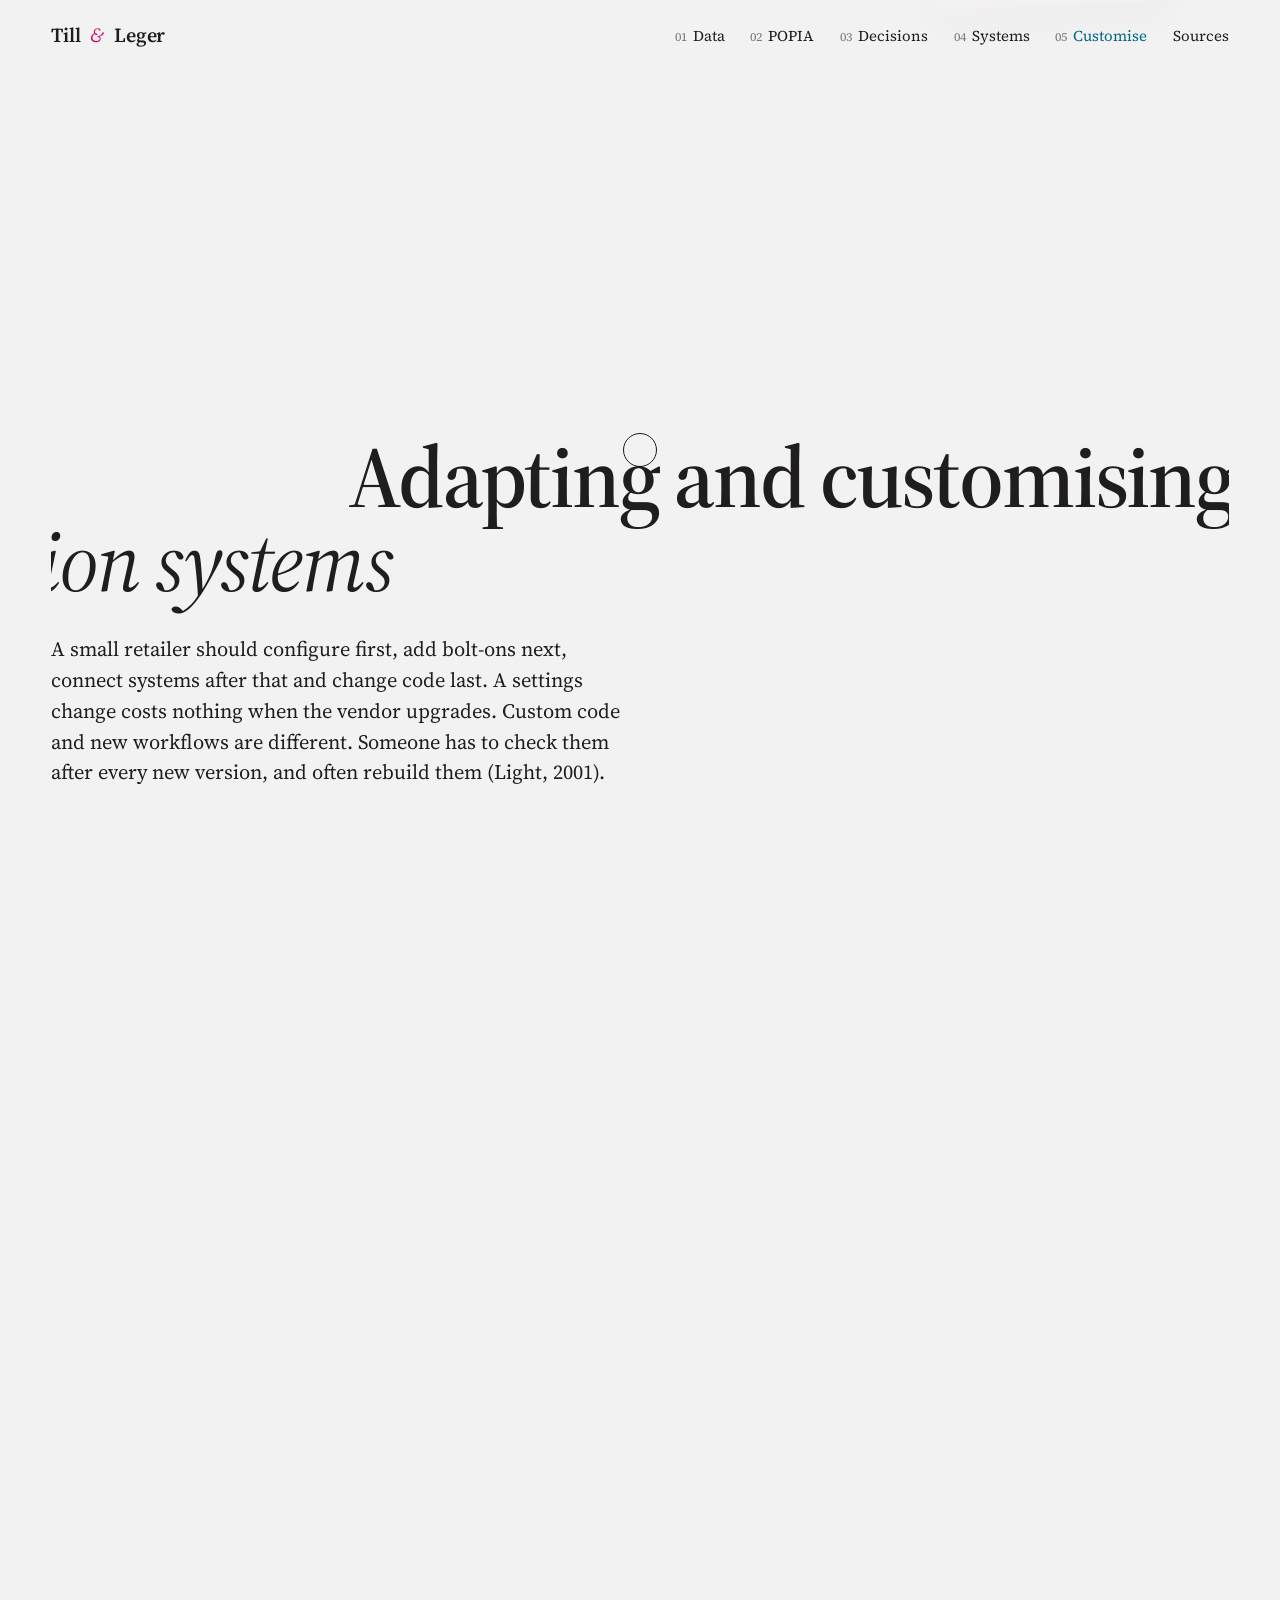
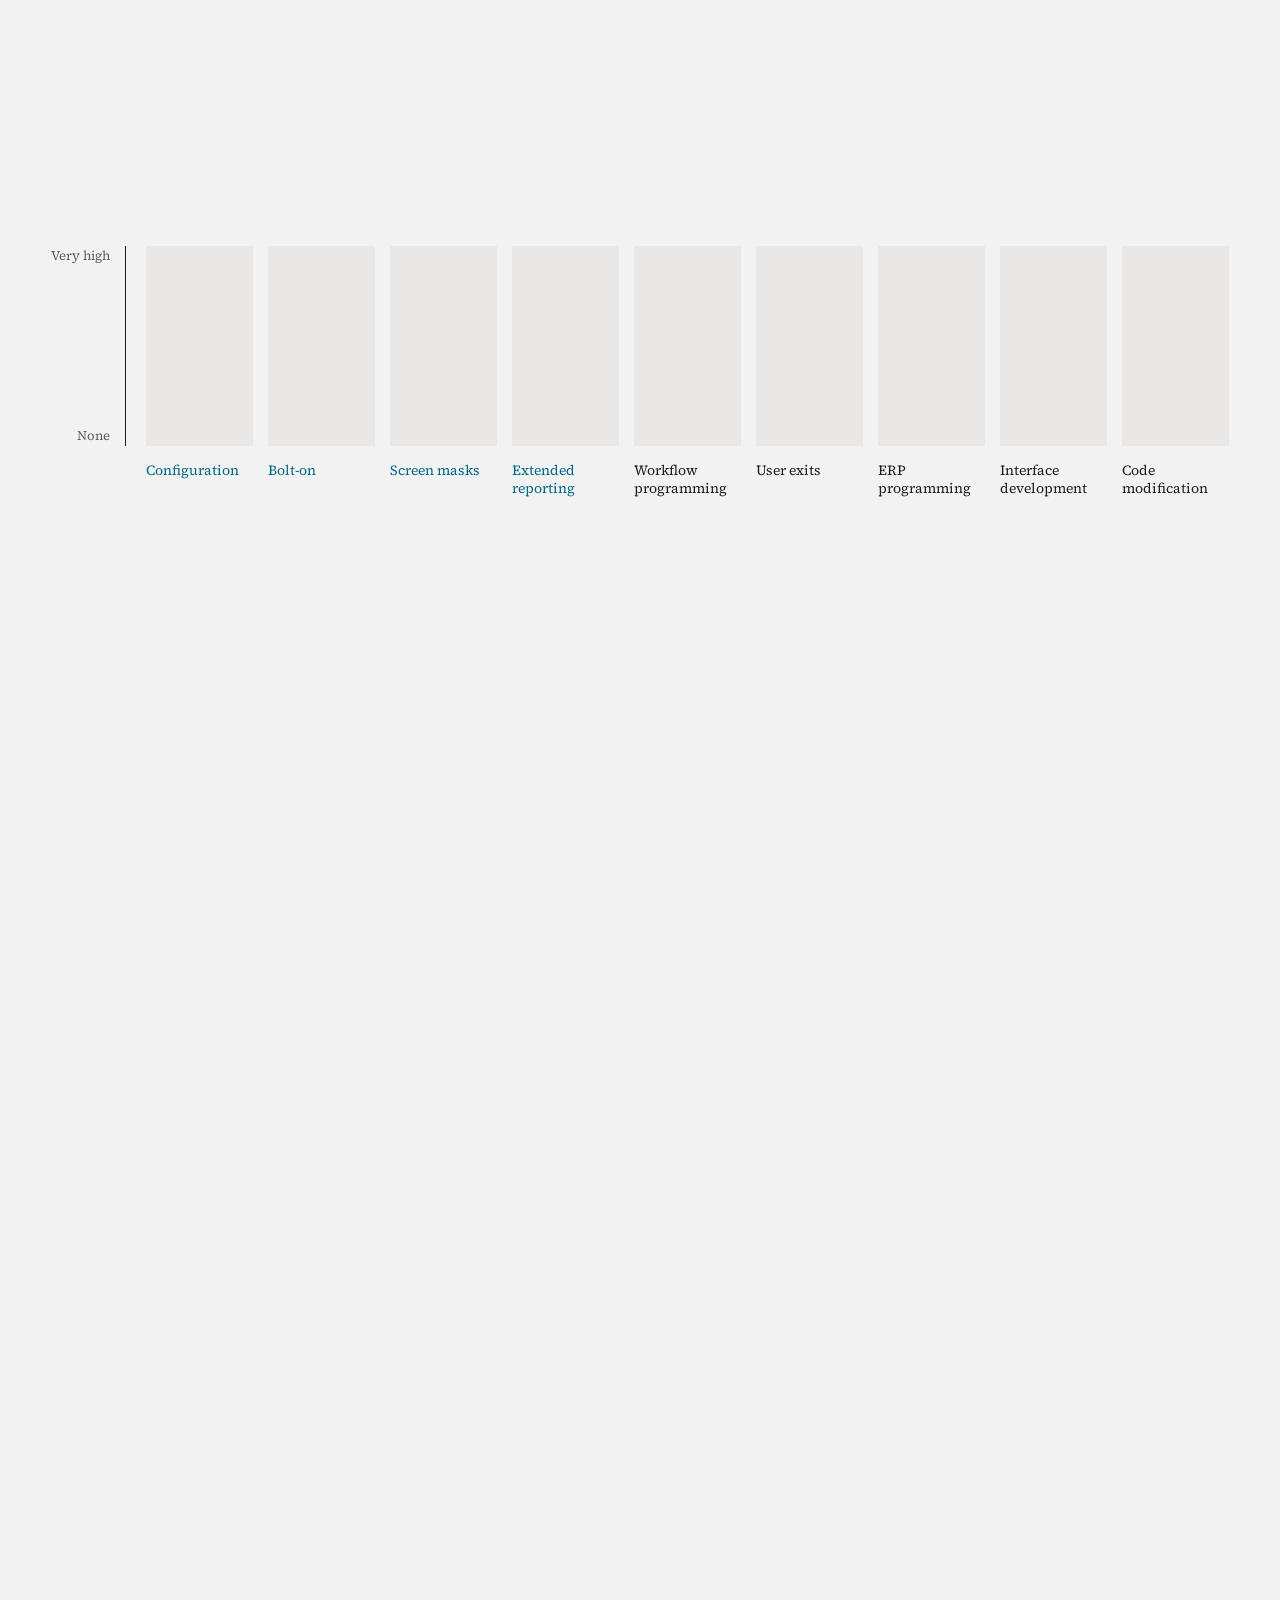
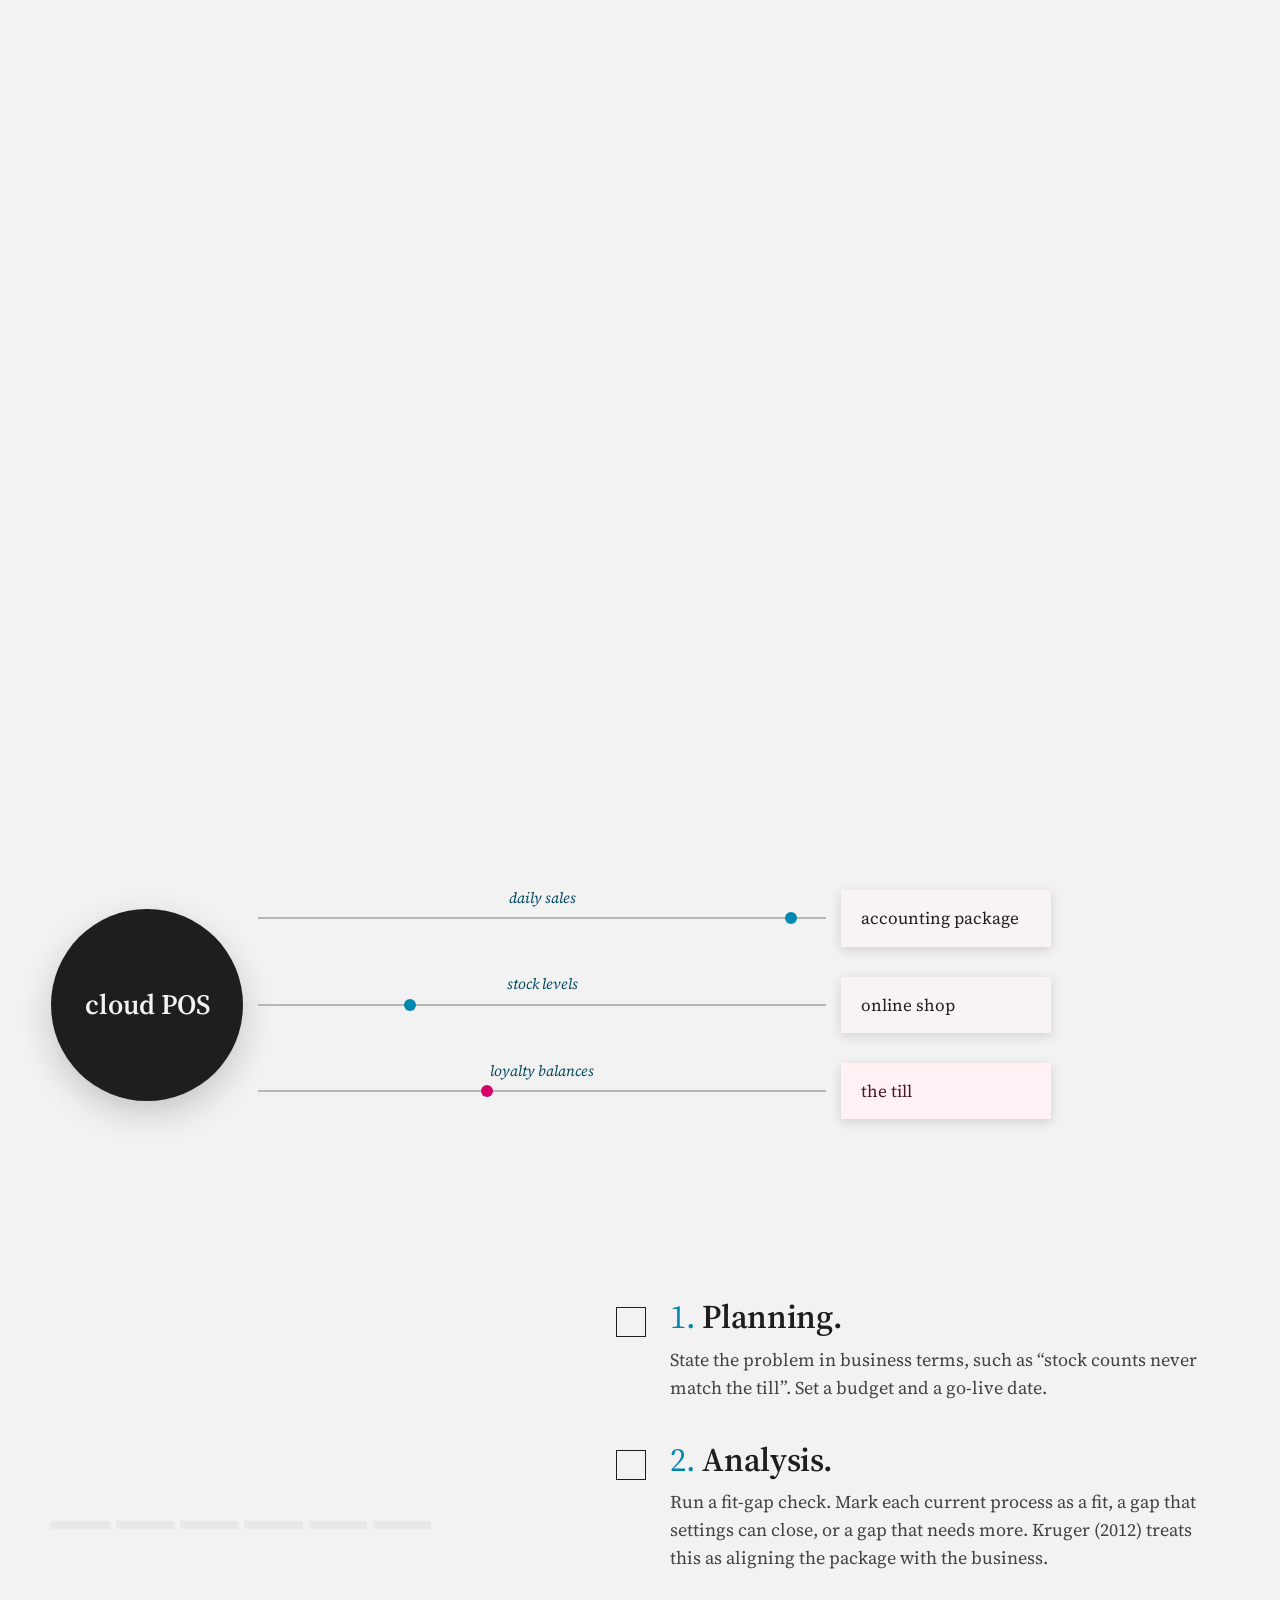
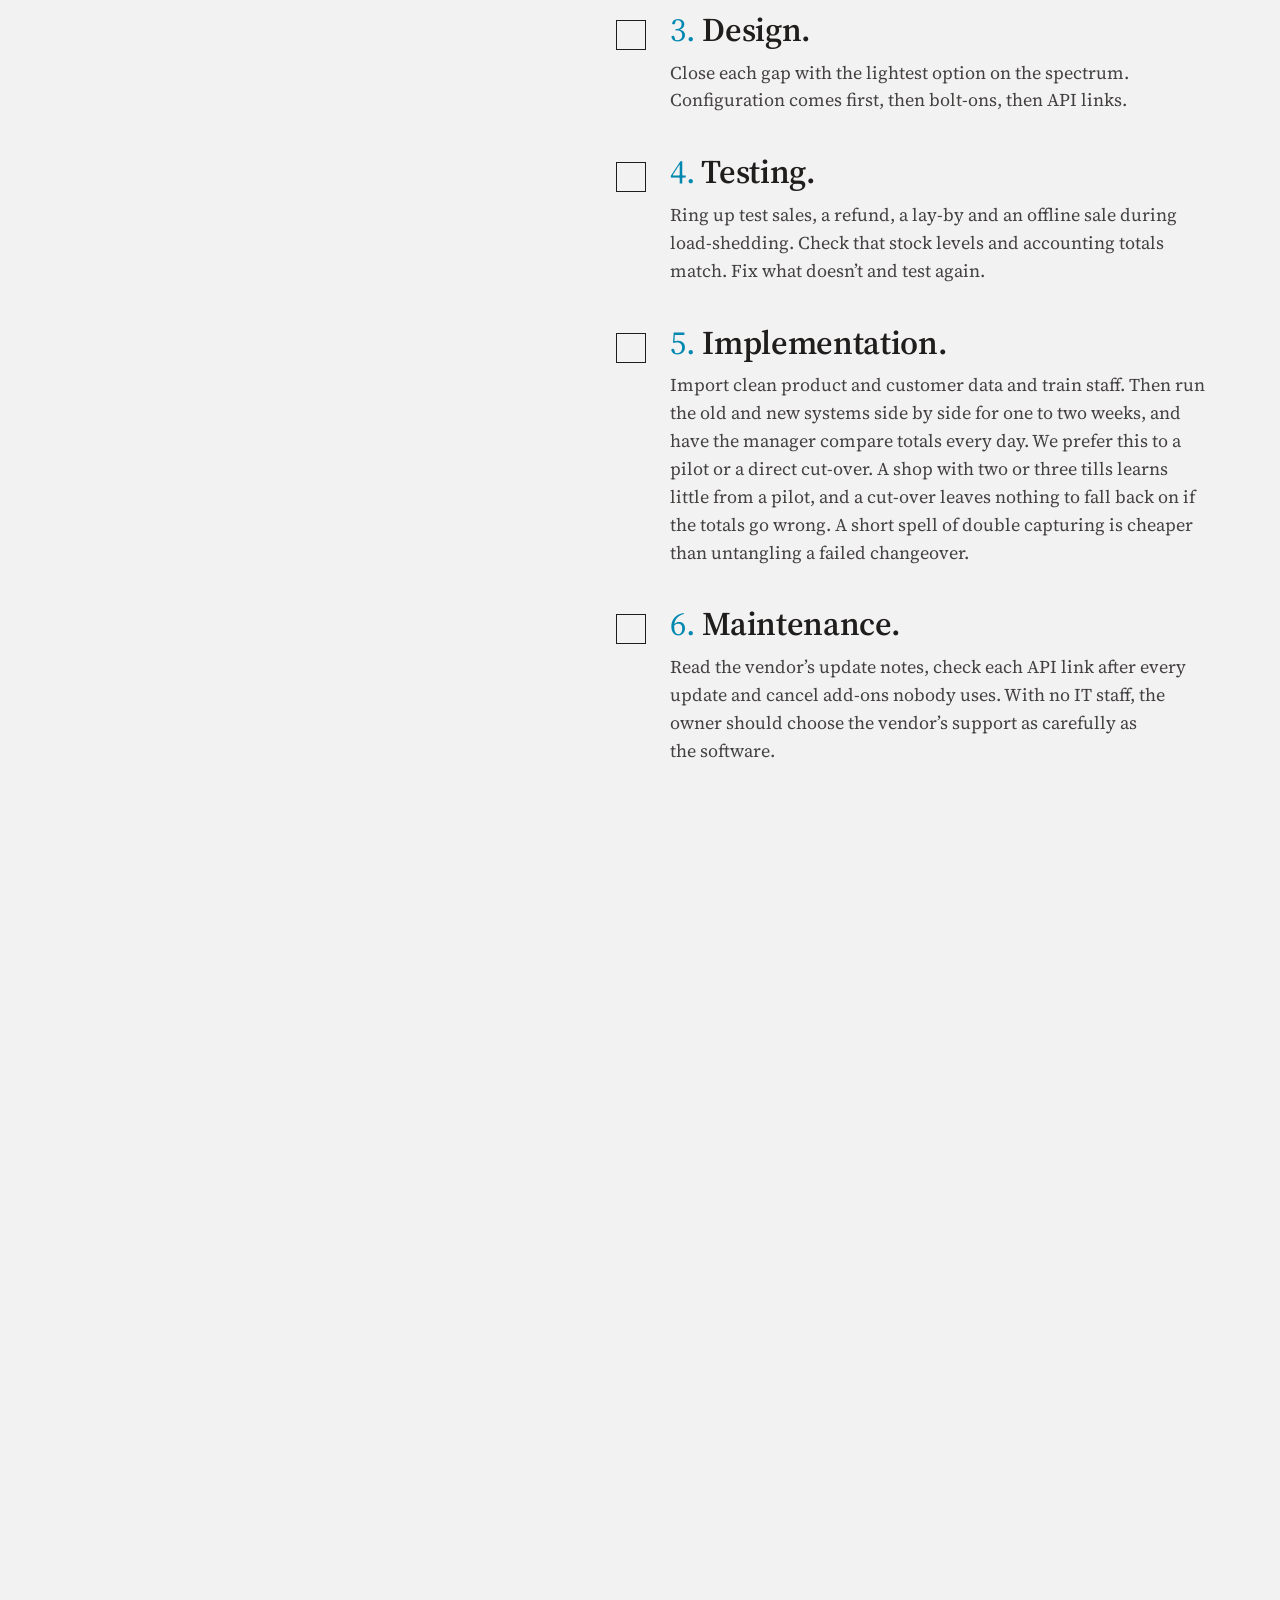
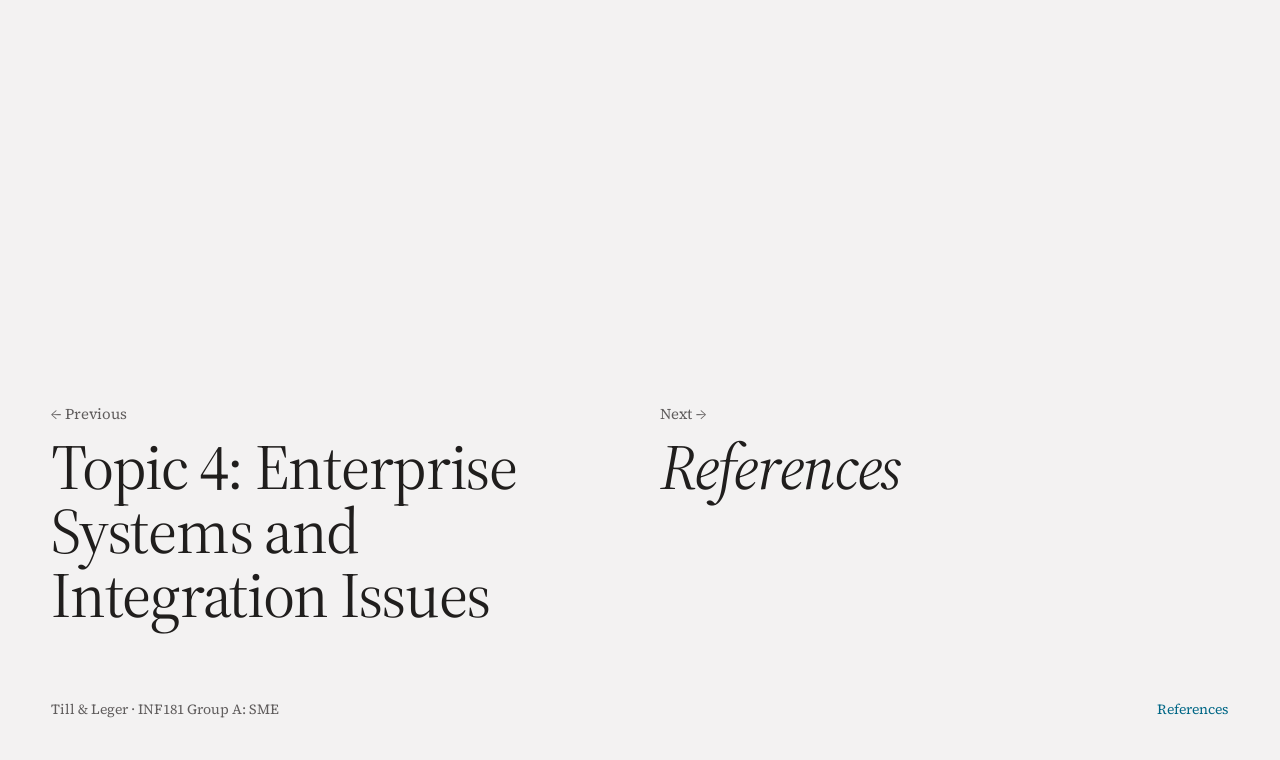
==== commit 6be5ec3b: "Version asset links so browsers drop stale CSS and JS A browser that cached the first push kept the " ====
--- a/Customise.html
+++ b/Customise.html
@@ -7,9 +7,9 @@
 <meta name="description" content="A small retailer should configure first, add bolt-ons next, connect systems after that and change code last.">
 <script>document.documentElement.classList.add('js');</script>
 <link rel="icon" href="data:,">
-<link rel="stylesheet" href="assets/broadsheet.css">
-<link rel="stylesheet" href="assets/site.css">
-<link rel="stylesheet" href="assets/customise.css">
+<link rel="stylesheet" href="assets/broadsheet.css?v=552056c9">
+<link rel="stylesheet" href="assets/site.css?v=340e0bec">
+<link rel="stylesheet" href="assets/customise.css?v=3d57fc6a">
 </head>
 <body>
 <div class="page" data-page>
@@ -169,7 +169,7 @@
 
 </div>
 
-<script src="assets/motion.js"></script>
-<script src="assets/customise.js"></script>
+<script src="assets/motion.js?v=2e4f1580"></script>
+<script src="assets/customise.js?v=c1e3d493"></script>
 </body>
 </html>
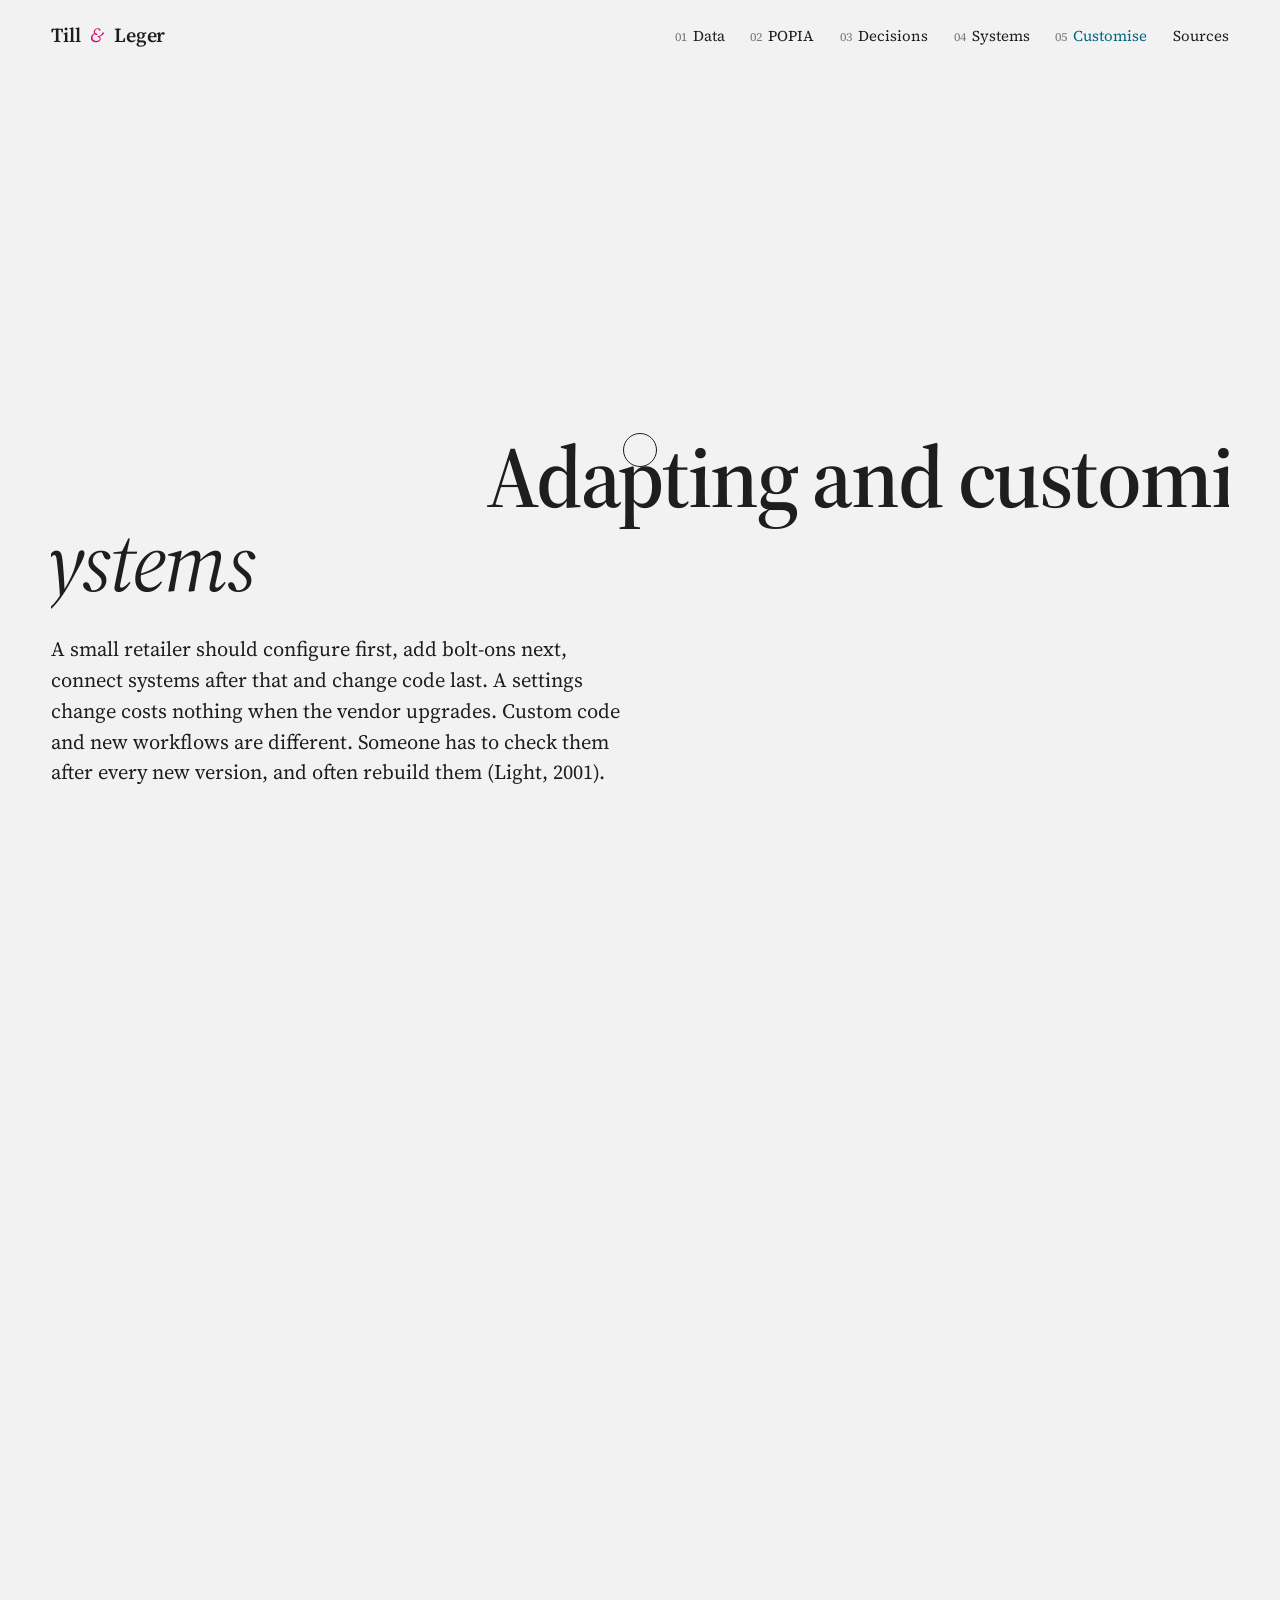
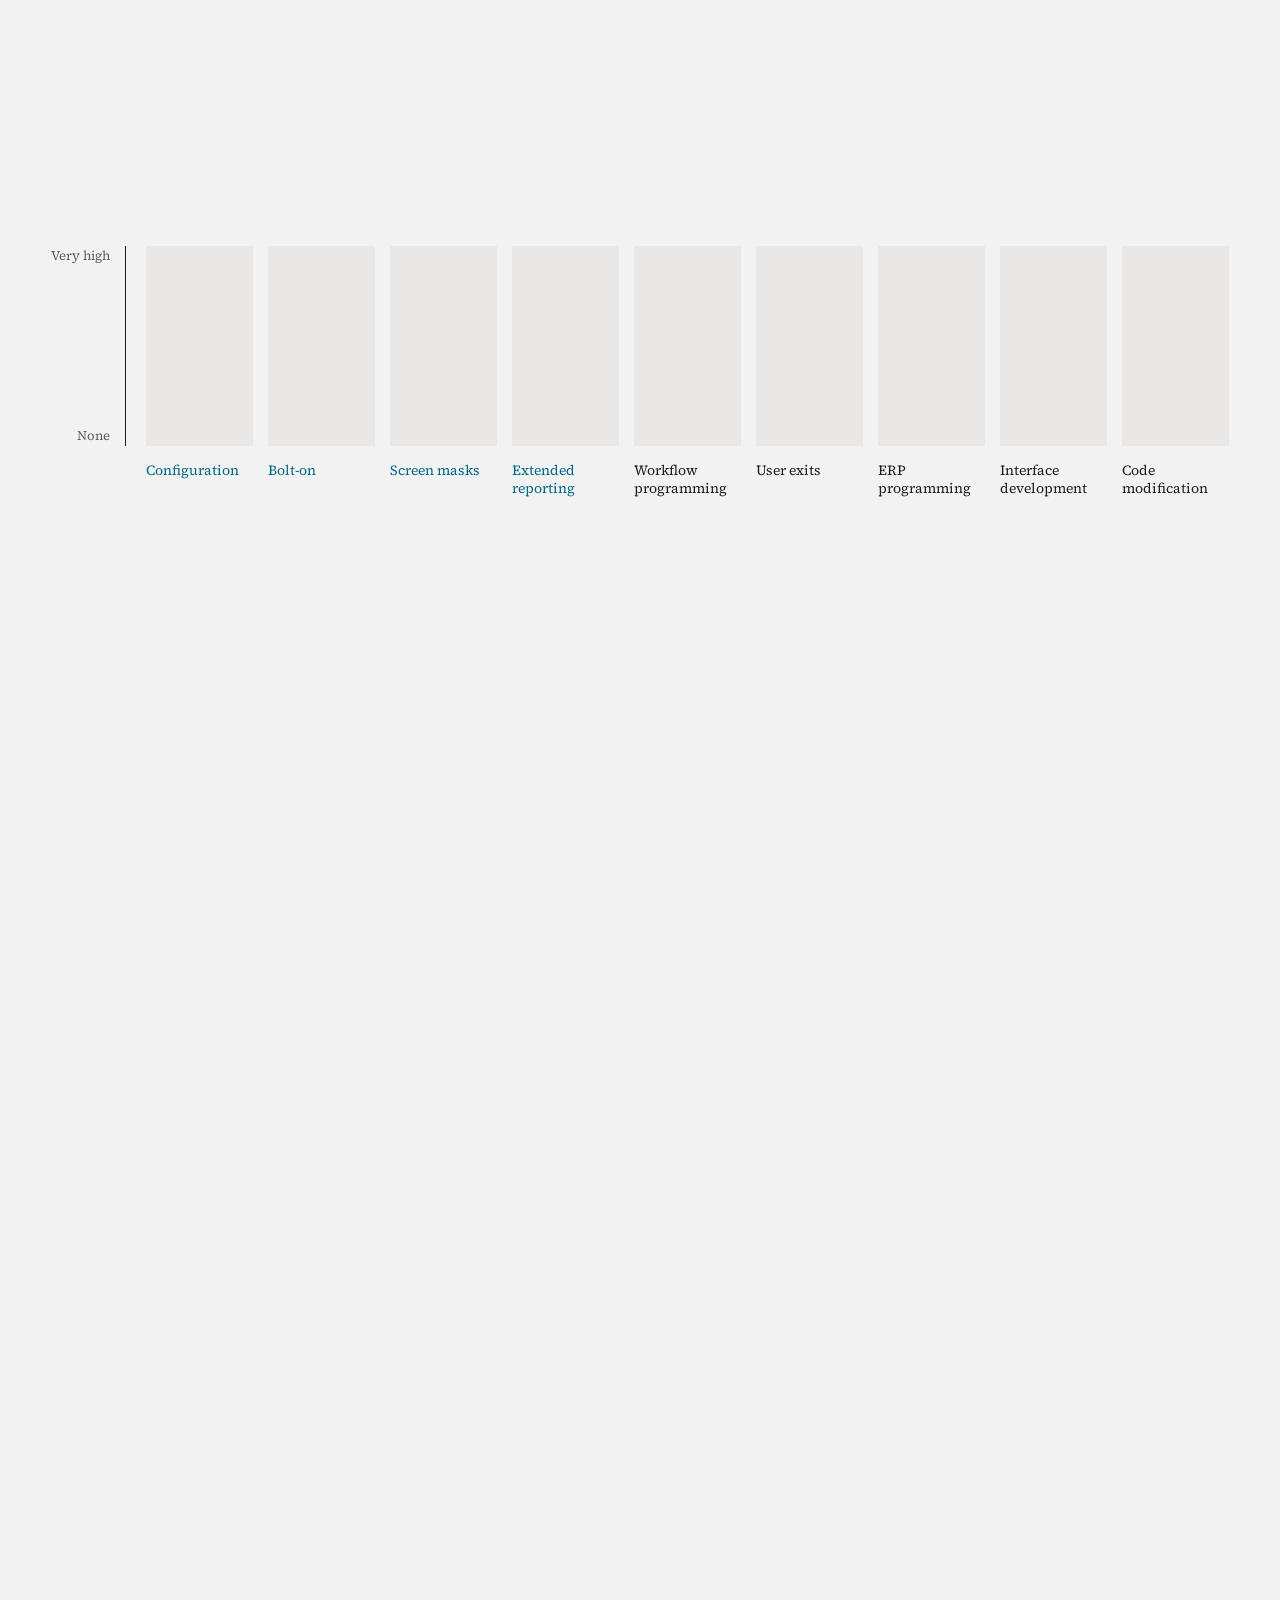
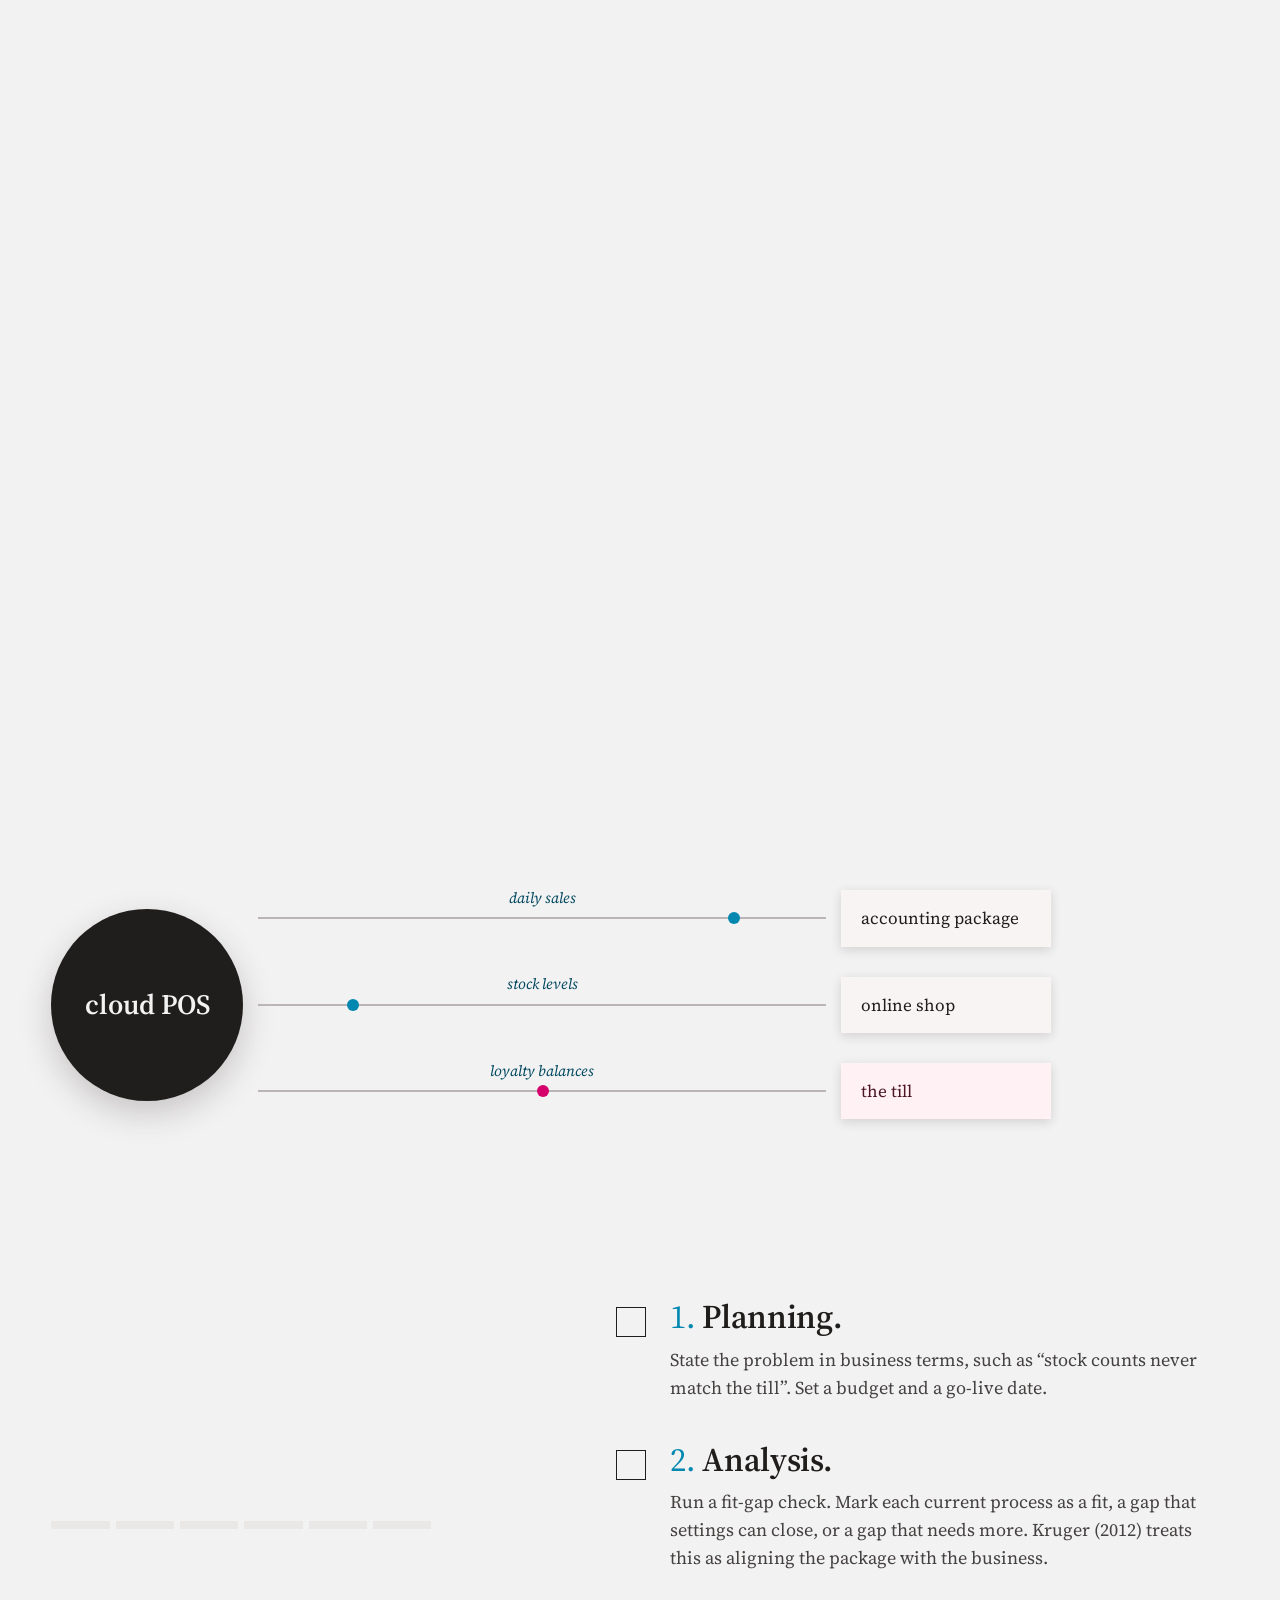
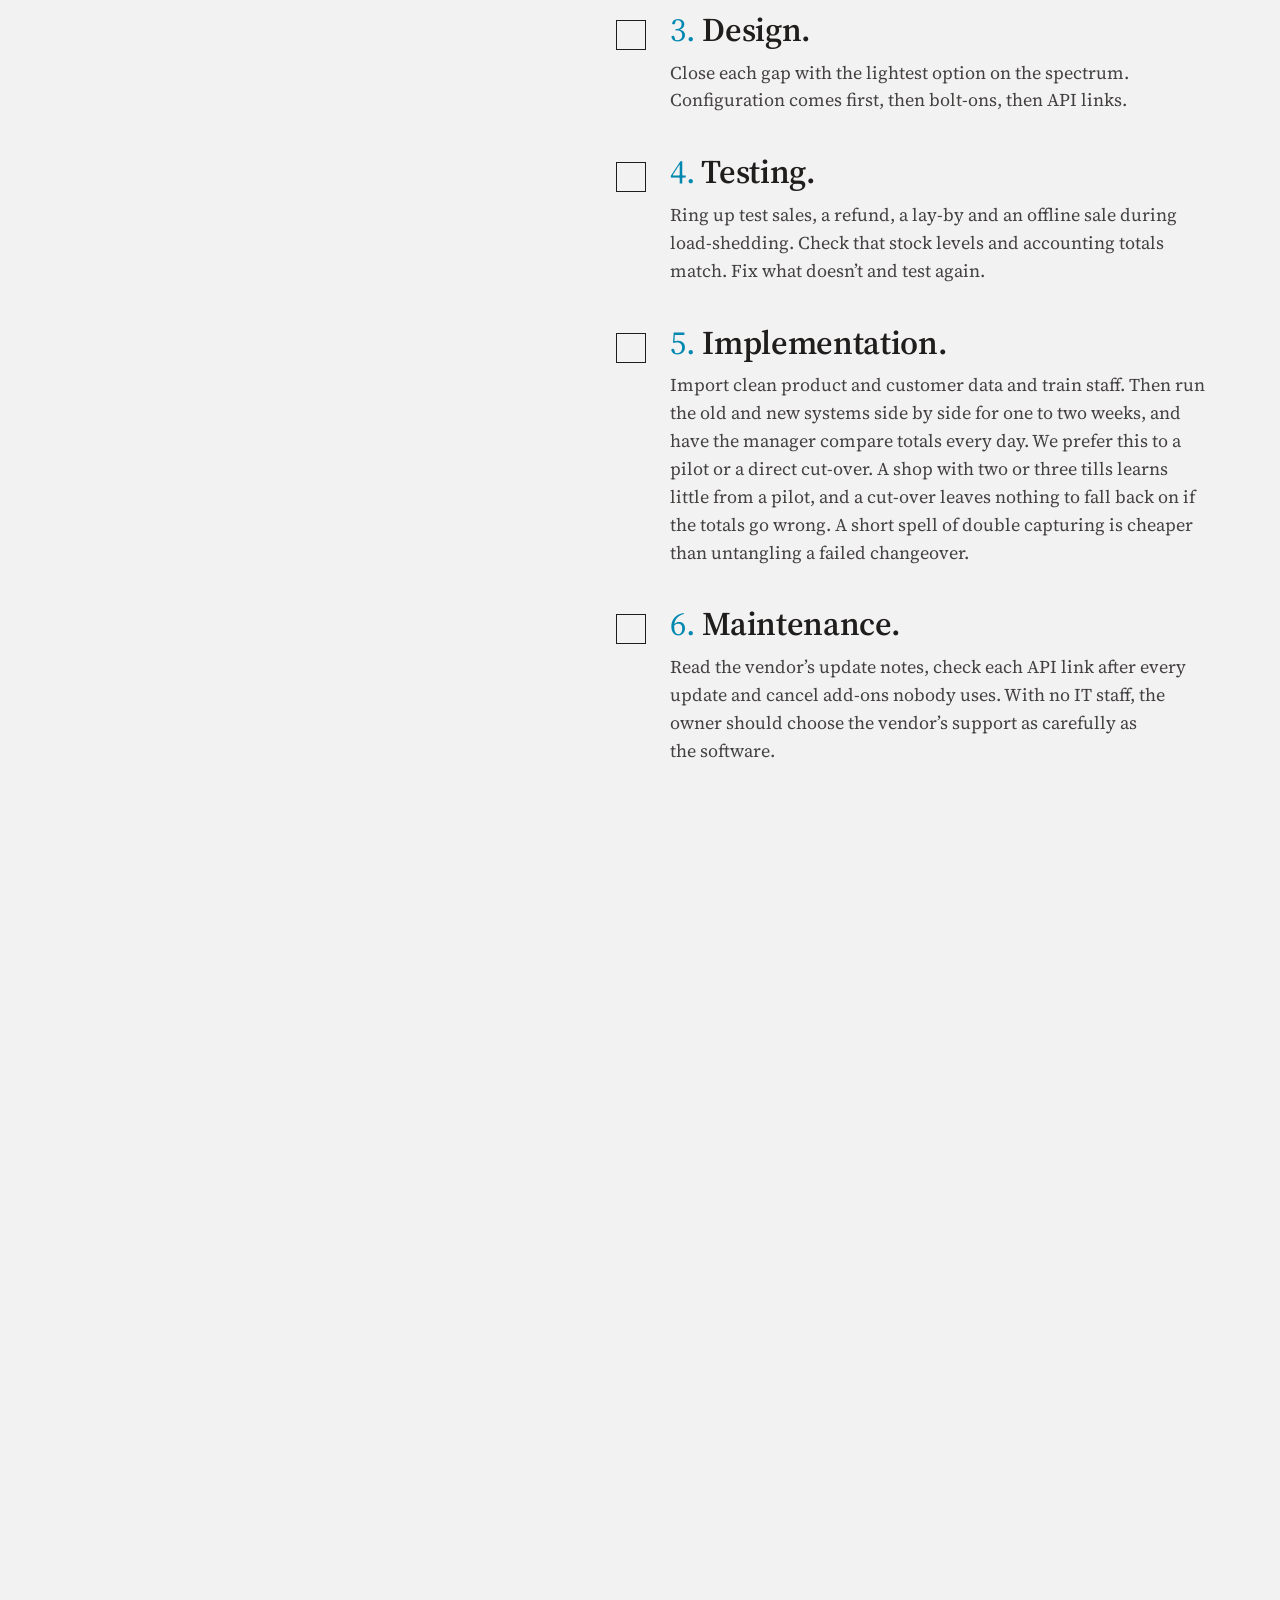
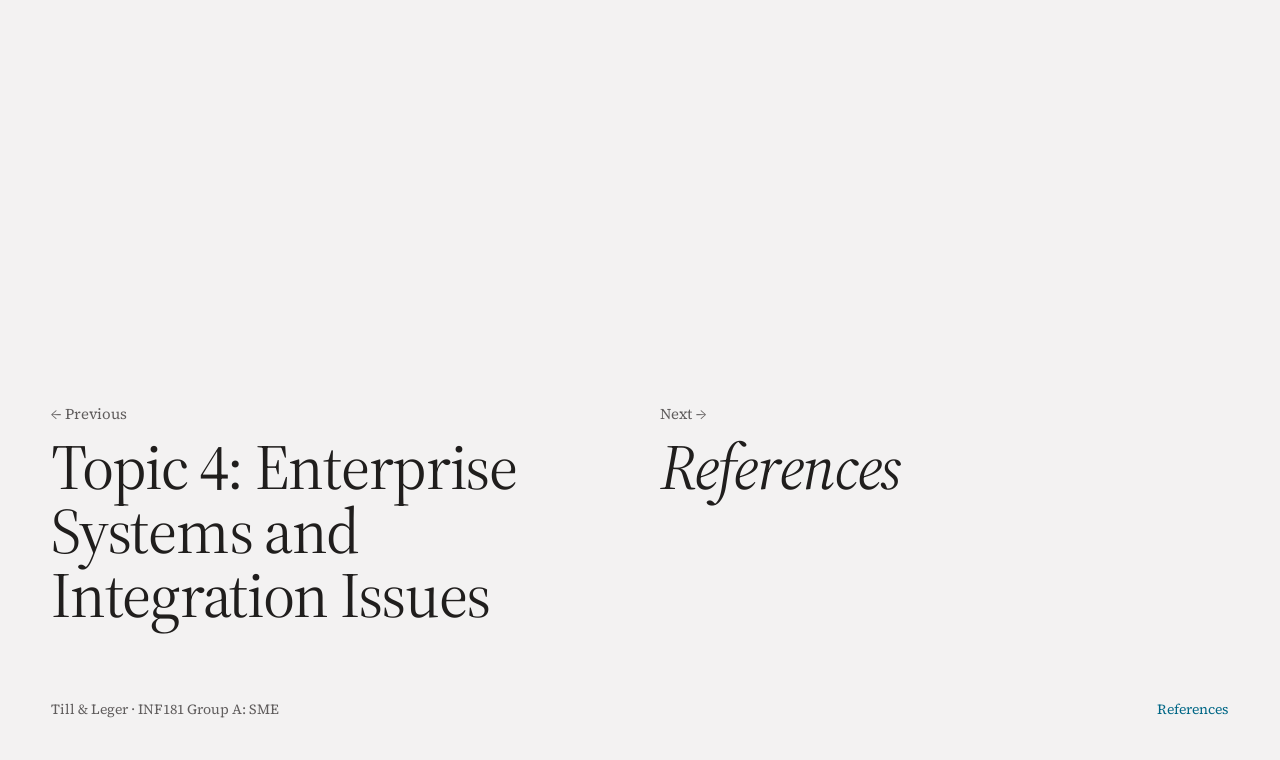
==== commit d38c54b6: "Rebuild Topic 1: an animated ERD from the group figure, page polish The ERD section now shows the gr" ====
--- a/Customise.html
+++ b/Customise.html
@@ -8,7 +8,7 @@
 <script>document.documentElement.classList.add('js');</script>
 <link rel="icon" href="data:,">
 <link rel="stylesheet" href="assets/broadsheet.css?v=552056c9">
-<link rel="stylesheet" href="assets/site.css?v=340e0bec">
+<link rel="stylesheet" href="assets/site.css?v=a3ca9510">
 <link rel="stylesheet" href="assets/customise.css?v=3d57fc6a">
 </head>
 <body>
--- a/assets/site.css
+++ b/assets/site.css
@@ -79,5 +79,6 @@
   /* Drop the topic numbers so all six links fit a 390px screen; the row still scrolls on narrower ones. */
   .site-nav .links small { display: none; }
   @media (max-width: 420px) { .site-nav .links { gap: 10px; font-size: 13px; } }
+  @media (max-width: 380px) { .site-nav .links { gap: 7px; font-size: 12px; } }
   .hero .float { top: calc(var(--top) * .8 + 30px); font-size: 15px; }
 }
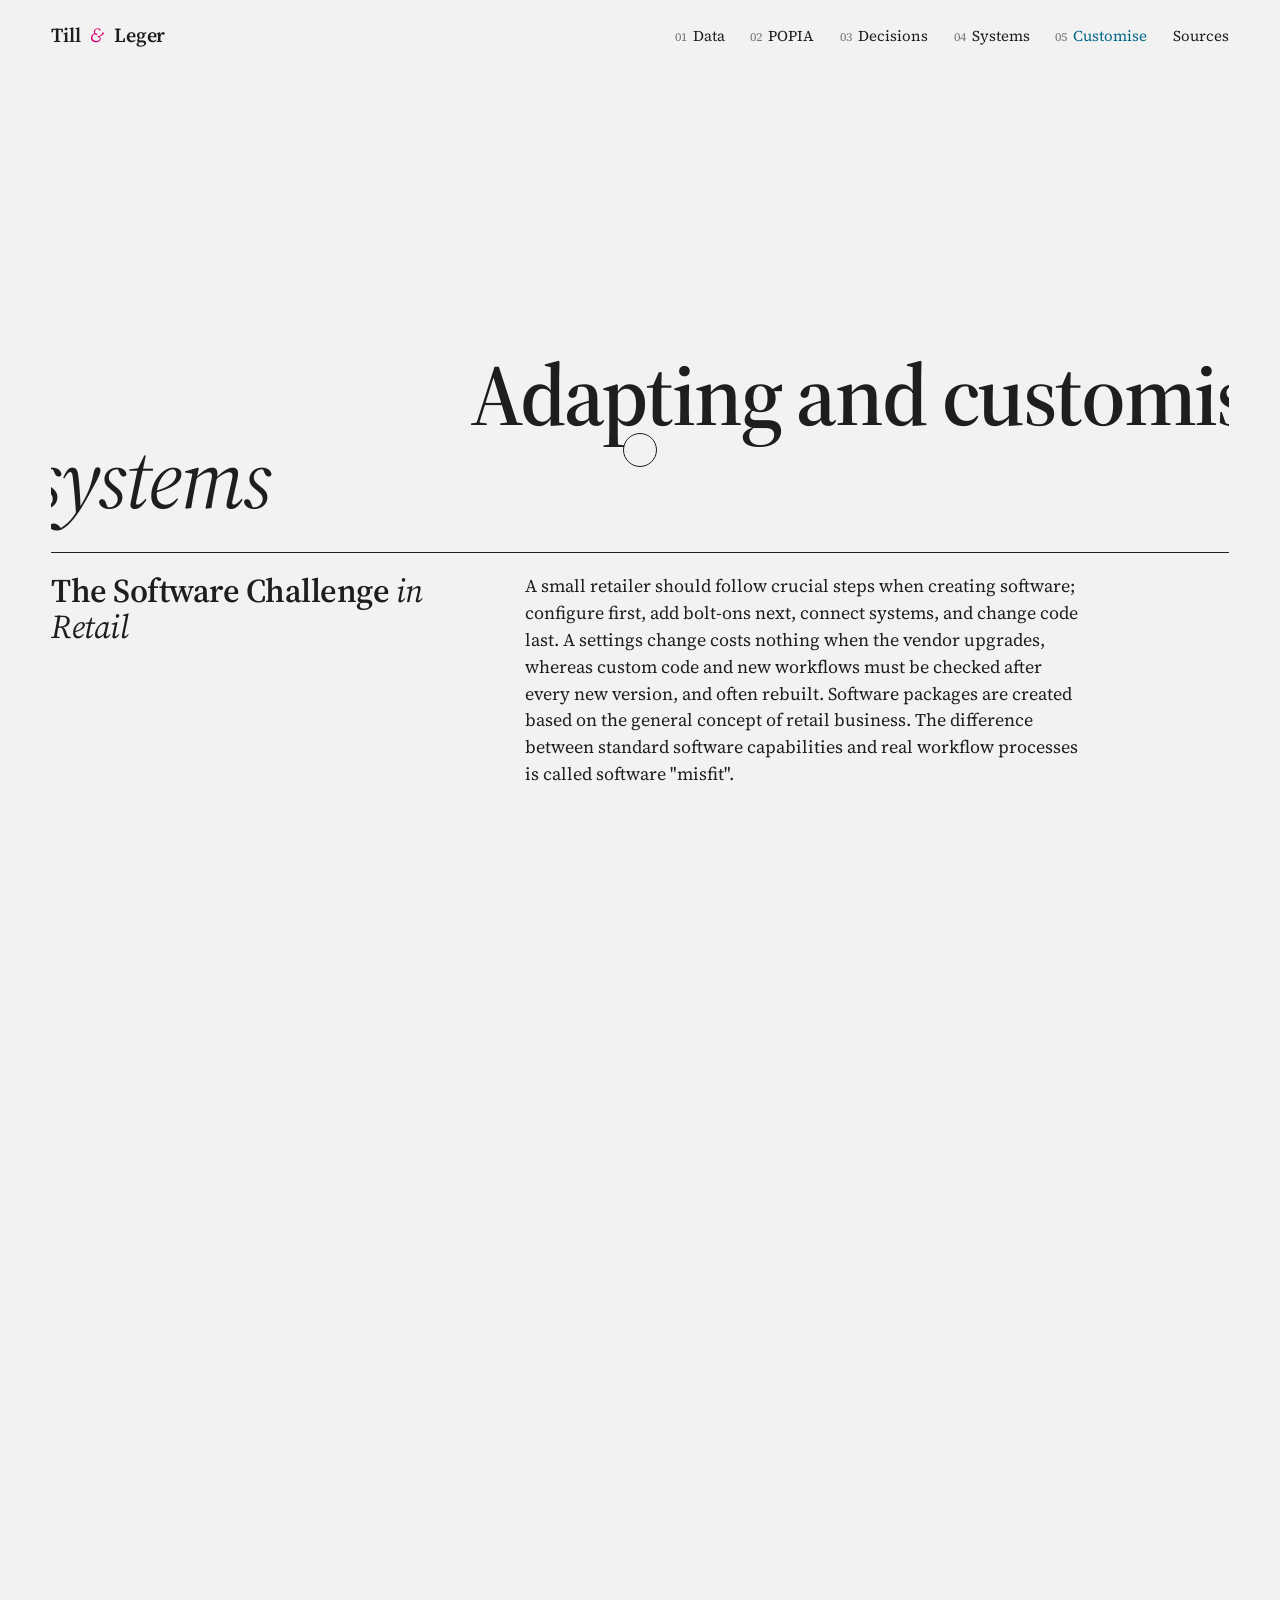
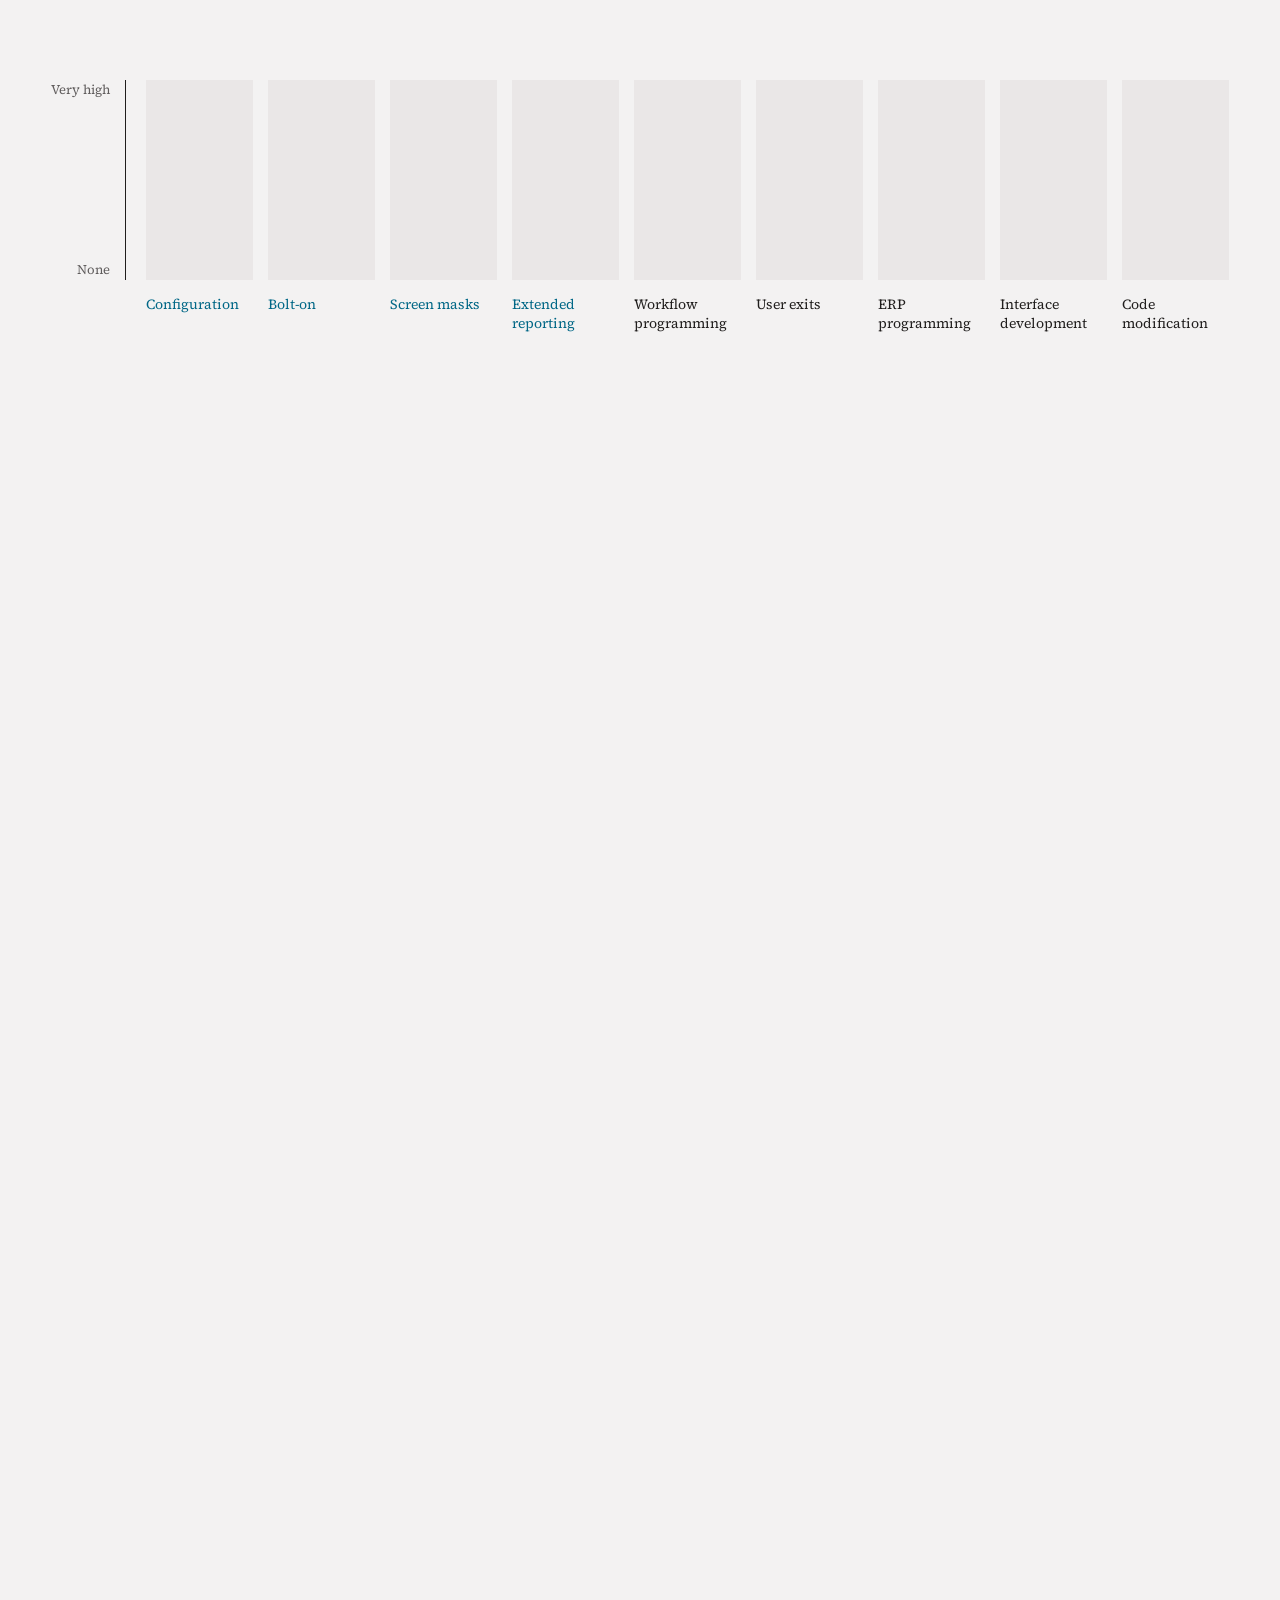
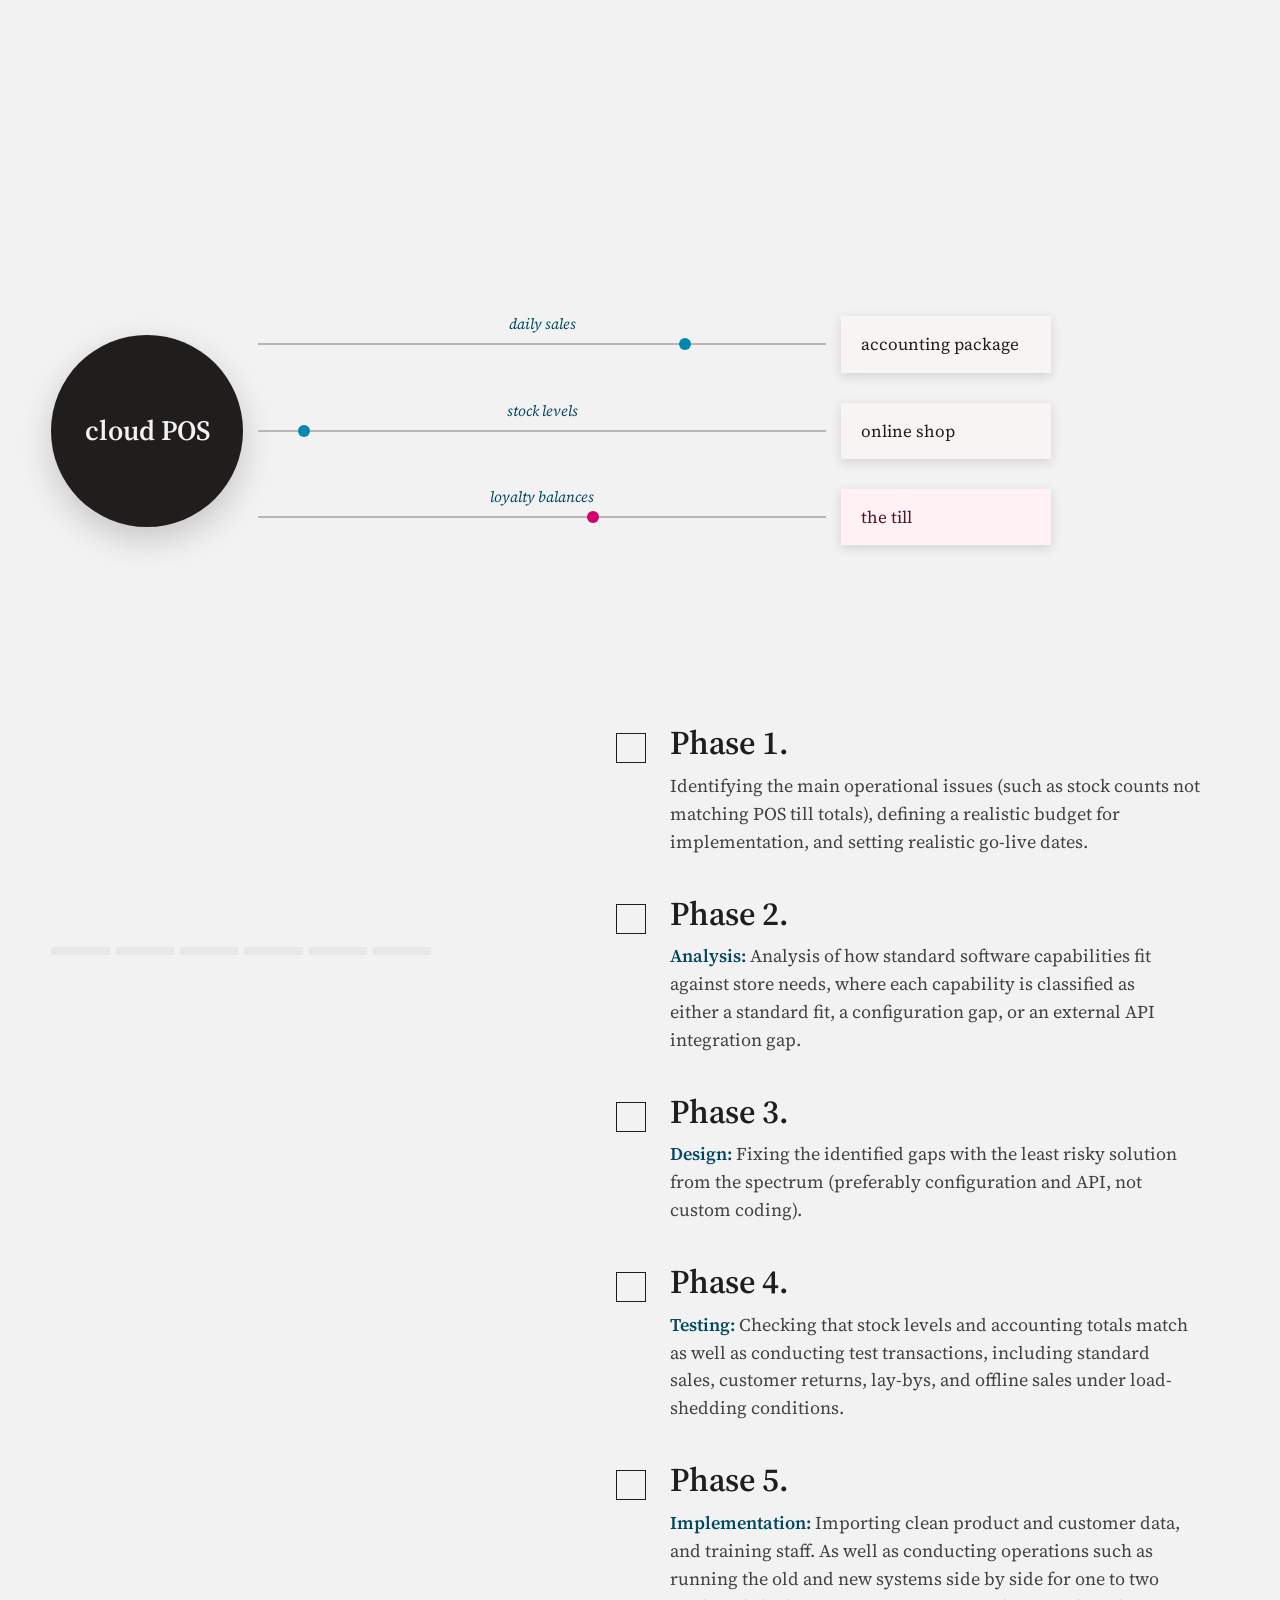
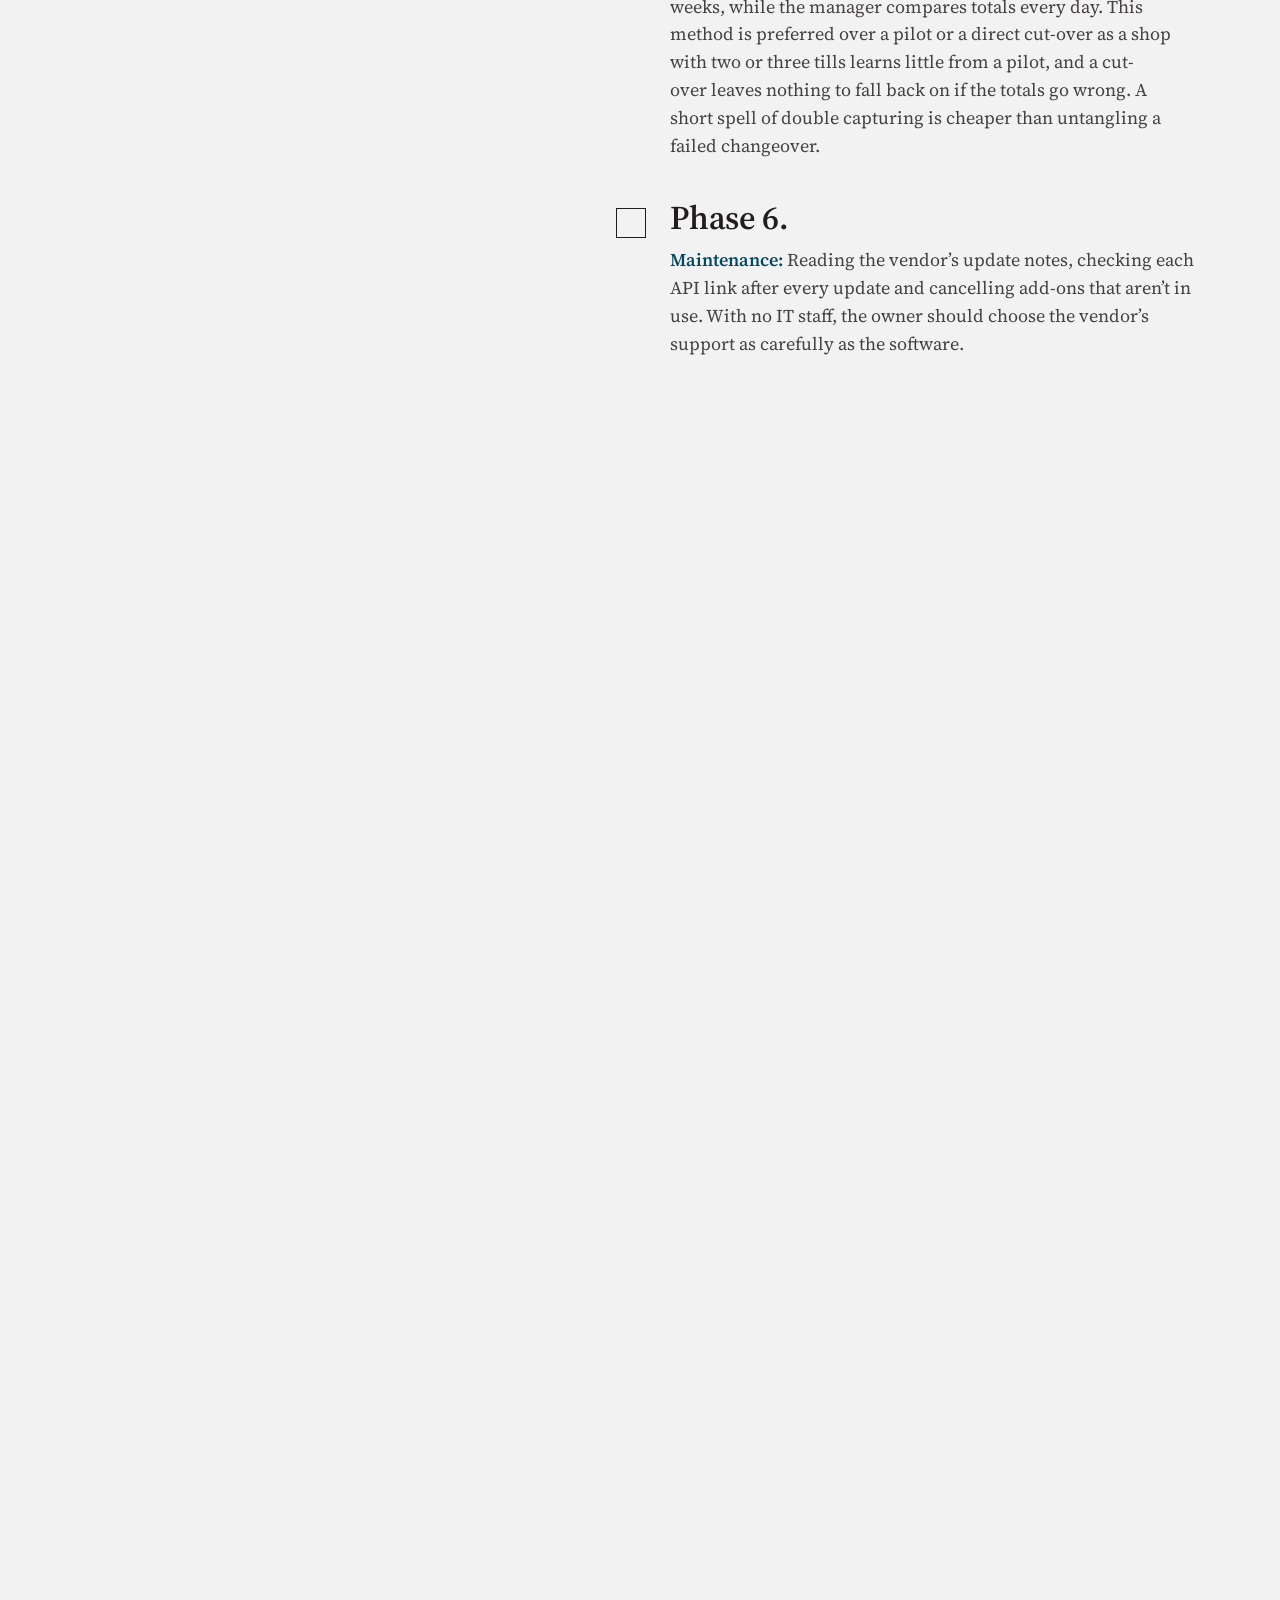
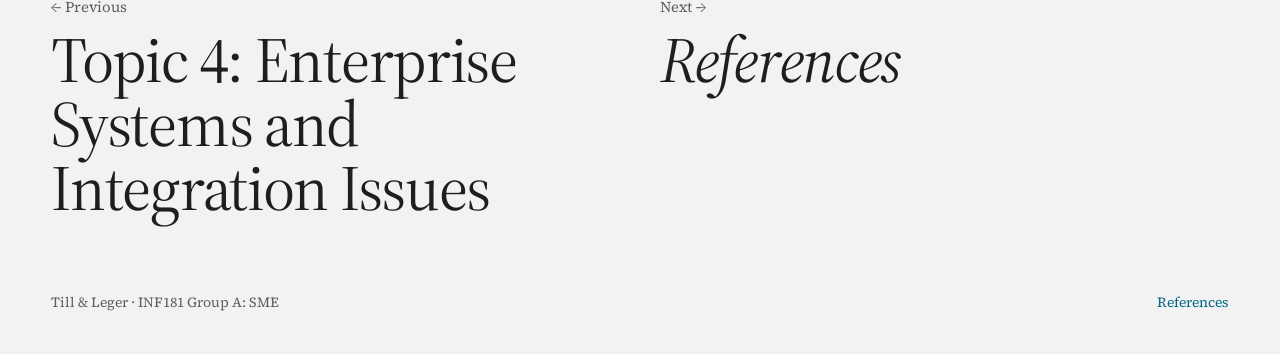
==== commit 18e385b8: "Update to the group's revised document: site map on home, new Topic 5 The home page gains the docume" ====
--- a/Customise.html
+++ b/Customise.html
@@ -4,12 +4,12 @@
 <meta charset="utf-8">
 <meta name="viewport" content="width=device-width, initial-scale=1">
 <title>Topic 5: Adapting and customising information systems · Till &amp; Leger</title>
-<meta name="description" content="A small retailer should configure first, add bolt-ons next, connect systems after that and change code last.">
+<meta name="description" content="A settings change costs nothing when the vendor upgrades, whereas custom code and new workflows must be checked after every new version, and often rebuilt.">
 <script>document.documentElement.classList.add('js');</script>
 <link rel="icon" href="data:,">
 <link rel="stylesheet" href="assets/broadsheet.css?v=552056c9">
 <link rel="stylesheet" href="assets/site.css?v=a3ca9510">
-<link rel="stylesheet" href="assets/customise.css?v=3d57fc6a">
+<link rel="stylesheet" href="assets/customise.css?v=ec48c492">
 </head>
 <body>
 <div class="page" data-page>
@@ -35,63 +35,60 @@
     <span>product categories</span>
   </div>
   <div class="float soft" aria-hidden="true" data-depth="1.3" data-rot="7" data-speed="0.6" style="--top:13vh;right:40vw">Manager approval for refunds above R500</div>
-  <div class="float dark" aria-hidden="true" data-depth="1.8" data-rot="-8" data-speed="0.9" style="--top:60vh;right:8vw">SaaS</div>
+  <div class="float dark" aria-hidden="true" data-depth="1.8" data-rot="-8" data-speed="0.9" style="--top:44vh;right:10vw">SaaS</div>
   <div class="float tag" aria-hidden="true" data-depth="1.1" data-rot="4" data-speed="0.45" style="--top:31vh;right:47vw">API</div>
   <h1>
     <span class="mask"><span data-line="0">Topic 5:</span></span>
     <span class="mask"><span data-line="1">Adapting and customising</span></span>
     <span class="mask"><span data-line="2" class="it">information systems</span></span>
   </h1>
-  <p class="lede" data-reveal="1">A small retailer should configure first, add bolt-ons next, connect systems after that and change code last. A settings change costs nothing when the vendor upgrades. Custom code and new workflows are different. Someone has to check them after every new version, and often rebuild them (Light, 2001).</p>
+  <div class="hero-intro" data-reveal="1">
+    <h2 id="challenge-h">The Software Challenge <span class="it">in Retail</span></h2>
+    <p class="lede">A small retailer should follow crucial steps when creating software; configure first, add bolt-ons next, connect systems, and change code last. A settings change costs nothing when the vendor upgrades, whereas custom code and new workflows must be checked after every new version, and often rebuilt. Software packages are created based on the general concept of retail business. The difference between standard software capabilities and real workflow processes is called software "misfit".</p>
+  </div>
 </header>
 
-<section class="misfit gutter" aria-labelledby="misfit-h">
-  <div class="section-head" data-reveal="1">
-    <h2 id="misfit-h">Why off-the-shelf software <span class="it">never fits perfectly</span></h2>
-  </div>
+<section class="misfit gutter" aria-labelledby="challenge-h">
   <div class="misfit-body" data-reveal="1">
-    <p>Vendors design packaged software around a typical shop. No real store trades exactly like that, and the gap between the two is called a misfit (Soh, Kien and Tay-Yap, 2000). Misfit isn’t the whole story, though. Light (2005) found that staff who miss the old screens, and managers attached to familiar processes, also push for changes. Before approving any change, the owner should ask a blunt question. Is the software wrong, or do people just miss the old way? For a South African retailer, the real misfits tend to be lay-by sales, split cash-and-card payments, loyalty points and VAT reports laid out the way the accountant wants them.</p>
+    <p>In South African retail, misfits are normally associated with managing lay-by sales, cash/credit card transactions, calculating loyalty points and VAT compliance for SARS. Apart from software-related issues, employee nostalgia and managers' attachment to old-fashioned procedures often prompt unnecessary customization requirements. Retailers should understand whether the lack of software capabilities is real or just a resistance to change in procedures.</p>
     <div class="chips" aria-hidden="true">
       <span class="chip">lay-by sales</span>
-      <span class="chip">split cash-and-card payments</span>
+      <span class="chip">cash/credit card transactions</span>
       <span class="chip">loyalty points</span>
-      <span class="chip">VAT reports</span>
+      <span class="chip">VAT compliance for SARS</span>
     </div>
   </div>
 </section>
 
 <section class="spectrum gutter" data-spectrum aria-labelledby="spectrum-h">
   <div class="section-head" data-reveal="1">
-    <h2 id="spectrum-h">The spectrum of <span class="it">tailoring choices</span></h2>
-    <p>Brehm, Heinzl and Markus (2001) list nine ways to tailor a packaged system, from light settings changes to rewriting the vendor’s code. The upgrade-risk ratings are our own judgement for a small retailer.</p>
-    <p>The first four rarely need a programmer. The rest usually do, and most small shops don’t have one.</p>
+    <h2 id="spectrum-h">The Spectrum of <span class="it">Tailoring Choices</span></h2>
+    <p>There are nine levels of customization of a packaged system ranging from simple adjustments in settings to rewriting the code supplied by the vendor. Upgrade risk ratings were evaluated by us for a small retailer. The first four require little work of a programmer. The remaining five always require a programmer, and a small store typically doesn't have one. Each level of customization increases support costs as each vendor upgrade must be tested and re-written. The issue of customization is considered a choice between altering the system and altering the process. In case of a store without IT department altering the process is obviously cheaper.</p>
   </div>
   <div class="chart" aria-hidden="true">
     <div class="axis"><span>None</span><span>Very high</span></div>
     <div class="cols">
-      <div class="col easy" style="--v:.06"><span class="bar"></span><span class="name">Configuration</span></div>
-      <div class="col easy" style="--v:.3"><span class="bar"></span><span class="name">Bolt-on</span></div>
-      <div class="col easy" style="--v:.3"><span class="bar"></span><span class="name">Screen masks</span></div>
-      <div class="col easy" style="--v:.3"><span class="bar"></span><span class="name">Extended reporting</span></div>
-      <div class="col" style="--v:.55"><span class="bar"></span><span class="name">Workflow programming</span></div>
-      <div class="col" style="--v:.55"><span class="bar"></span><span class="name">User exits</span></div>
-      <div class="col" style="--v:.8"><span class="bar"></span><span class="name">ERP programming</span></div>
-      <div class="col" style="--v:.55"><span class="bar"></span><span class="name">Interface development</span></div>
+      <div class="col easy" style="--v:0.06"><span class="bar"></span><span class="name">Configuration</span></div>
+      <div class="col easy" style="--v:0.3"><span class="bar"></span><span class="name">Bolt-on</span></div>
+      <div class="col easy" style="--v:0.3"><span class="bar"></span><span class="name">Screen masks</span></div>
+      <div class="col easy" style="--v:0.3"><span class="bar"></span><span class="name">Extended reporting</span></div>
+      <div class="col" style="--v:0.55"><span class="bar"></span><span class="name">Workflow programming</span></div>
+      <div class="col" style="--v:0.55"><span class="bar"></span><span class="name">User exits</span></div>
+      <div class="col" style="--v:0.8"><span class="bar"></span><span class="name">ERP programming</span></div>
+      <div class="col" style="--v:0.55"><span class="bar"></span><span class="name">Interface development</span></div>
       <div class="col" style="--v:1"><span class="bar"></span><span class="name">Code modification</span></div>
     </div>
   </div>
 </section>
 
-<section class="later gutter" aria-labelledby="later-h">
-  <div class="section-head" data-reveal="1">
-    <h2 id="later-h">Why customisation <span class="it">costs more later</span></h2>
-    <p>Every customisation adds maintenance work. After each vendor upgrade, someone has to re-test it and sometimes rewrite it (Light, 2001). Luo and Strong (2004) frame the decision as a choice between changing the system and changing the business process. For a shop with no IT staff, changing the process is usually cheaper.</p>
-    <p>Cloud POS, sold as software as a service or SaaS, narrows the options. The vendor runs one copy of the software for every customer, so nobody can touch its code. Custom programs can only use what the vendor’s API exposes. That sounds limiting, but it protects the owner. Updates arrive on their own, and little breaks when changes stay within configuration, bolt-ons and API links. Little is not nothing. Vendors retire old API versions, and a link built on one can stop working overnight.</p>
+<section class="later gutter" aria-labelledby="spectrum-h">
+  <div class="saas" data-reveal="1">
+    <p>In the case of Cloud POS sold as Software as a Service or SaaS the options are limited further. There is one instance of the software which is hosted by the vendor and modified by none of customers. Custom applications can only access data via the vendor's API. It looks like a restriction but provides security for the owner. All updates will come automatically, and nothing will break if configuration is stuck to, bolt-ons and API interfaces. Vendors abandon old versions of API, and a link built on one can stop working overnight.</p>
   </div>
   <div class="table-wrap" data-reveal="1">
     <table class="tailor">
       <thead>
-        <tr><th scope="col">Tailoring option</th><th scope="col">What it means</th><th scope="col">Retail example</th><th scope="col">Upgrade risk</th></tr>
+        <tr><th scope="col">Tailoring option</th><th scope="col">Meaning</th><th scope="col">Retail example</th><th scope="col">Upgrade risk</th></tr>
       </thead>
       <tbody>
         <tr data-risk="0"><th scope="row">Configuration</th><td>Use the built-in settings</td><td>Turn on lay-by, set the VAT rate, create product categories</td><td class="risk"><div class="risk-in"><span class="meter" aria-hidden="true"><i></i><i></i><i></i><i></i><i></i></span><span>None</span></div></td></tr>
@@ -110,8 +107,8 @@
 
 <section class="api gutter" data-api aria-labelledby="api-h">
   <div class="section-head" data-reveal="1">
-    <h2 id="api-h">APIs: customising <span class="it">without touching the code</span></h2>
-    <p>An application programming interface, or API, is a published set of rules that lets one program request data from another or send data to it. Ofoeda, Boateng and Effah (2019) describe APIs as a main route for systems to share data and services. Khanyi et al. (2024) found that APIs make SMEs more efficient by linking systems that used to run separately. In a store, the cloud POS can send daily sales to the accounting package, push stock levels to the online shop and pull loyalty balances into the till. Nobody changes the POS to do it. If the store switches accounting packages later, only the link changes.</p>
+    <h2 id="api-h">API <span class="it">Customisation</span></h2>
+    <p>An application programming interface (API) is a published set of rules that lets one program request data from another or send data to it. APIs act as a main route for systems to share data and services, they also make SMEs more efficient by linking systems that used to run separately. In a store, the cloud POS sends daily sales to the accounting package, pushes stock levels to the online shop and pulls loyalty balances into the till. If the store switches accounting packages later, only the link changes.</p>
   </div>
   <div class="links-diag" aria-hidden="true">
     <div class="hub"><span>cloud POS</span></div>
@@ -124,25 +121,25 @@
 <section class="sdlc gutter" data-sdlc aria-labelledby="sdlc-h">
   <div class="sdlc-side">
     <div class="section-head" data-reveal="1">
-      <h2 id="sdlc-h">Using the SDLC <span class="it">to manage the change</span></h2>
-      <p>We use six phases of the systems development life cycle, or SDLC, to keep the change under control.</p>
+      <h2 id="sdlc-h">SDLC <span class="it">To Manage Change</span></h2>
+      <p>We use six phases of the systems development life cycle (SDLC) to keep the change under control.</p>
     </div>
     <div class="progress" aria-hidden="true"><i></i><i></i><i></i><i></i><i></i><i></i></div>
   </div>
   <ol class="phases">
-    <li class="phase" data-phase><span class="box" aria-hidden="true"></span><p><span class="lab"><span class="n">1.</span> Planning.</span> State the problem in business terms, such as “stock counts never match the till”. Set a budget and a go-live date.</p></li>
-    <li class="phase" data-phase><span class="box" aria-hidden="true"></span><p><span class="lab"><span class="n">2.</span> Analysis.</span> Run a fit-gap check. Mark each current process as a fit, a gap that settings can close, or a gap that needs more. Kruger (2012) treats this as aligning the package with the business.</p></li>
-    <li class="phase" data-phase><span class="box" aria-hidden="true"></span><p><span class="lab"><span class="n">3.</span> Design.</span> Close each gap with the lightest option on the spectrum. Configuration comes first, then bolt-ons, then API links.</p></li>
-    <li class="phase" data-phase><span class="box" aria-hidden="true"></span><p><span class="lab"><span class="n">4.</span> Testing.</span> Ring up test sales, a refund, a lay-by and an offline sale during load-shedding. Check that stock levels and accounting totals match. Fix what doesn’t and test again.</p></li>
-    <li class="phase" data-phase><span class="box" aria-hidden="true"></span><p><span class="lab"><span class="n">5.</span> Implementation.</span> Import clean product and customer data and train staff. Then run the old and new systems side by side for one to two weeks, and have the manager compare totals every day. We prefer this to a pilot or a direct cut-over. A shop with two or three tills learns little from a pilot, and a cut-over leaves nothing to fall back on if the totals go wrong. A short spell of double capturing is cheaper than untangling a failed changeover.</p></li>
-    <li class="phase" data-phase><span class="box" aria-hidden="true"></span><p><span class="lab"><span class="n">6.</span> Maintenance.</span> Read the vendor’s update notes, check each API link after every update and cancel add-ons nobody uses. With no IT staff, the owner should choose the vendor’s support as carefully as the software.</p></li>
+    <li class="phase" data-phase><span class="box" aria-hidden="true"></span><p><span class="lab">Phase 1.</span> Identifying the main operational issues (such as stock counts not matching POS till totals), defining a realistic budget for implementation, and setting realistic go-live dates.</p></li>
+    <li class="phase" data-phase><span class="box" aria-hidden="true"></span><p><span class="lab">Phase 2.</span> <b class="nm">Analysis:</b> Analysis of how standard software capabilities fit against store needs, where each capability is classified as either a standard fit, a configuration gap, or an external API integration gap.</p></li>
+    <li class="phase" data-phase><span class="box" aria-hidden="true"></span><p><span class="lab">Phase 3.</span> <b class="nm">Design:</b> Fixing the identified gaps with the least risky solution from the spectrum (preferably configuration and API, not custom coding).</p></li>
+    <li class="phase" data-phase><span class="box" aria-hidden="true"></span><p><span class="lab">Phase 4.</span> <b class="nm">Testing:</b> Checking that stock levels and accounting totals match as well as conducting test transactions, including standard sales, customer returns, lay-bys, and offline sales under load-shedding conditions.</p></li>
+    <li class="phase" data-phase><span class="box" aria-hidden="true"></span><p><span class="lab">Phase 5.</span> <b class="nm">Implementation:</b> Importing clean product and customer data, and training staff. As well as conducting operations such as running the old and new systems side by side for one to two weeks, while the manager compares totals every day. This method is preferred over a pilot or a direct cut-over as a shop with two or three tills learns little from a pilot, and a cut-over leaves nothing to fall back on if the totals go wrong. A short spell of double capturing is cheaper than untangling a failed changeover.</p></li>
+    <li class="phase" data-phase><span class="box" aria-hidden="true"></span><p><span class="lab">Phase 6.</span> <b class="nm">Maintenance:</b> Reading the vendor’s update notes, checking each API link after every update and cancelling add-ons that aren’t in use. With no IT staff, the owner should choose the vendor’s support as carefully as the software.</p></li>
   </ol>
 </section>
 
 <section class="sa gutter" aria-labelledby="sa-h">
   <div class="section-head" data-reveal="1">
-    <h2 id="sa-h">The South African <span class="it">picture</span></h2>
-    <p>Faasen, Seymour and Schuler (2013) found that South African SMEs weigh the low upfront cost of SaaS ERP against depending on the vendor and the internet. Jacobs and Kabaso (2025) found that SMEs use only part of the ERP features they pay for, and that firms using more of them report a stronger competitive advantage. Our retailer should get full use out of the standard features before paying for anything custom. Akerejola et al. (2019) linked POS adoption among Nigerian SMEs to reliable power and network access. Load-shedding gives South African shops the same problem. That is why Topic 2 calls for a POS that trades offline and syncs later.</p>
+    <h2 id="sa-h">Power in the <span class="it">South African Context</span></h2>
+    <p>South African SMEs balance the low cost of SaaS ERP implementation with reliance on the vendor and the Internet. It has been shown that SMEs make use of only a fraction of ERP functionality they purchase, and that companies making use of more of them tend to enjoy competitive advantage. The retailer needs to make full use of the standard features before considering any customization. POS adoption in Nigerian SMEs have been connected to availability of power and Internet connections. The load shedding affects South African shops in the same way. It requires POS that can work offline and sync later.</p>
   </div>
 </section>
 
--- a/assets/customise.css
+++ b/assets/customise.css
@@ -1,9 +1,17 @@
-/* Customise page: hero tags, misfit chips, upgrade-risk chart and table,
-   API links, the six SDLC phases as a checklist, then the pedagogy card. */
+/* Customise page: hero tags and the retail challenge, misfit chips,
+   upgrade-risk chart and table, API links, the six SDLC phases as a
+   checklist, then the pedagogy card. */
 
 /* Hero: the topic heading is long, so it runs a size below the shared hero. */
 .custom-hero h1 { font-size: clamp(40px, 6.8vw, 116px); }
-.custom-hero .lede { max-width: 58ch; }
+.custom-hero .lede { max-width: 62ch; font-size: clamp(17px, 1.4vw, 20px); }
+/* Under the headline: the section heading beside its opening paragraph. */
+.hero-intro {
+  display: grid; grid-template-columns: minmax(0, .75fr) minmax(0, 1.25fr);
+  gap: clamp(24px, 4vw, 64px); align-items: start;
+  padding-top: var(--space-4); border-top: 1.5px solid var(--color-text); max-width: 1200px;
+}
+.hero-intro h2 { margin: 0; font-size: clamp(26px, 2.6vw, 38px); line-height: 1.08; letter-spacing: -.015em; font-weight: 600; }
 .custom-hero .float.panel {
   width: 230px; padding: var(--space-4); box-shadow: var(--shadow-lg);
   display: flex; flex-direction: column; gap: 8px; font-size: 14px;
@@ -22,11 +30,11 @@
 .misfit, .spectrum, .later, .api, .sdlc, .sa, .pedagogy {
   padding-top: clamp(60px, 10vh, 120px); padding-bottom: clamp(60px, 10vh, 120px);
 }
-.later .section-head, .api .section-head, .sa .section-head { max-width: 900px; }
-.later .section-head p, .api .section-head p, .sa .section-head p { max-width: 66ch; }
-
-/* Misfit: heading, then the paragraph beside the four real misfits. */
-.misfit { display: flex; flex-direction: column; gap: var(--space-6); }
+.spectrum .section-head, .api .section-head, .sa .section-head { max-width: 900px; }
+.spectrum .section-head p, .api .section-head p, .sa .section-head p { max-width: 66ch; }
+
+/* Misfit: the paragraph beside the four misfits it names. */
+.misfit { display: flex; flex-direction: column; gap: var(--space-6); padding-top: clamp(40px, 7vh, 90px); }
 .misfit-body {
   display: grid; grid-template-columns: minmax(0, 1.4fr) minmax(0, 1fr);
   gap: clamp(32px, 5vw, 80px); align-items: center;
@@ -64,9 +72,15 @@
 .chart .name { font-size: 14px; line-height: 1.3; hyphens: auto; }
 .chart .col.easy .name { color: var(--color-accent-700); }
 
-/* Tailoring table with a five-step risk meter in the last column. */
-.later { display: flex; flex-direction: column; gap: var(--space-8); }
-.later .section-head { gap: var(--space-4); }
+/* SaaS paragraph as an accented note, then the tailoring table with a
+   five-step risk meter in the last column. */
+.later { display: flex; flex-direction: column; gap: var(--space-8); padding-top: 0; }
+.saas {
+  width: fit-content; max-width: 820px; padding: var(--space-4) var(--space-6); box-shadow: var(--shadow-md);
+  background: var(--color-accent-2-100); color: var(--color-accent-2-900);
+  border-left: 6px solid var(--color-accent-2);
+}
+.saas p { margin: 0; max-width: 72ch; font-size: 18px; line-height: 1.55; text-wrap: pretty; }
 .table-wrap { max-width: 1200px; width: 100%; }
 .tailor { width: 100%; border-collapse: collapse; font-size: 16px; table-layout: fixed; }
 .tailor col { width: auto; }
@@ -152,7 +166,7 @@
 .js .phase:not(.done) .box::after { opacity: 0; }
 .phase p { margin: 0; font-size: 18px; line-height: 1.55; color: var(--color-neutral-800); max-width: 60ch; text-wrap: pretty; }
 .phase .lab { display: block; margin-bottom: var(--space-2); font-size: clamp(26px, 2.6vw, 36px); line-height: 1.1; font-weight: 600; color: var(--color-text); letter-spacing: -.01em; }
-.phase .lab .n { color: var(--color-accent); font-weight: 400; }
+.phase .nm { font-weight: 600; color: var(--color-accent-800); }
 
 /* Pedagogy: heading beside a card holding the whole paragraph. */
 .pedagogy {
@@ -173,6 +187,10 @@
   .custom-hero .float.tag { top: 184px; right: auto !important; left: 44px; font-size: 16px; }
   .custom-hero .float.soft { top: 262px; right: auto !important; left: 20px; max-width: 200px; font-size: 13px; }
 
+  .hero-intro { grid-template-columns: minmax(0, 1fr); gap: var(--space-3); padding-top: var(--space-4); }
+  .hero-intro h2 { font-size: 24px; }
+  .saas { padding: var(--space-4); border-left-width: 4px; }
+  .saas p { font-size: 16px; }
   .misfit-body { grid-template-columns: minmax(0, 1fr); }
   .misfit-body p, .phase p { font-size: 16px; }
   .chip { font-size: 14px; }
